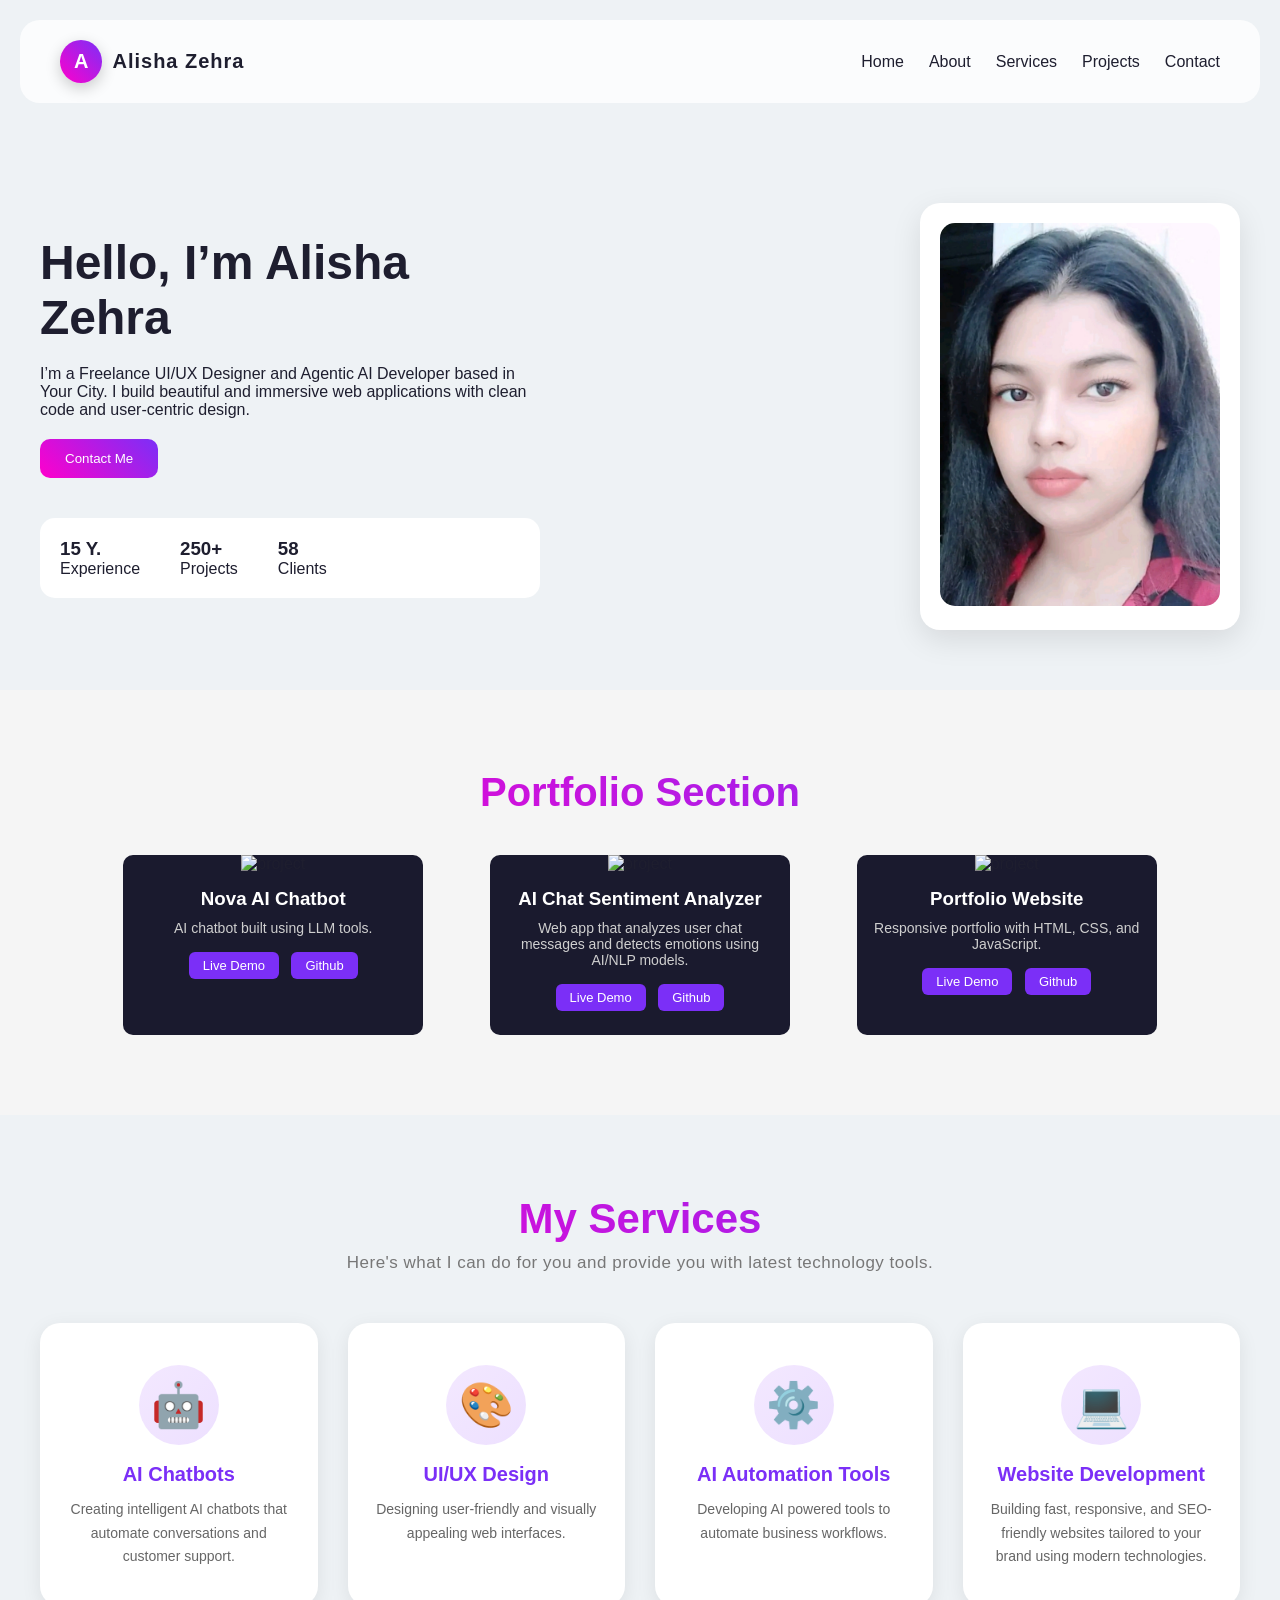
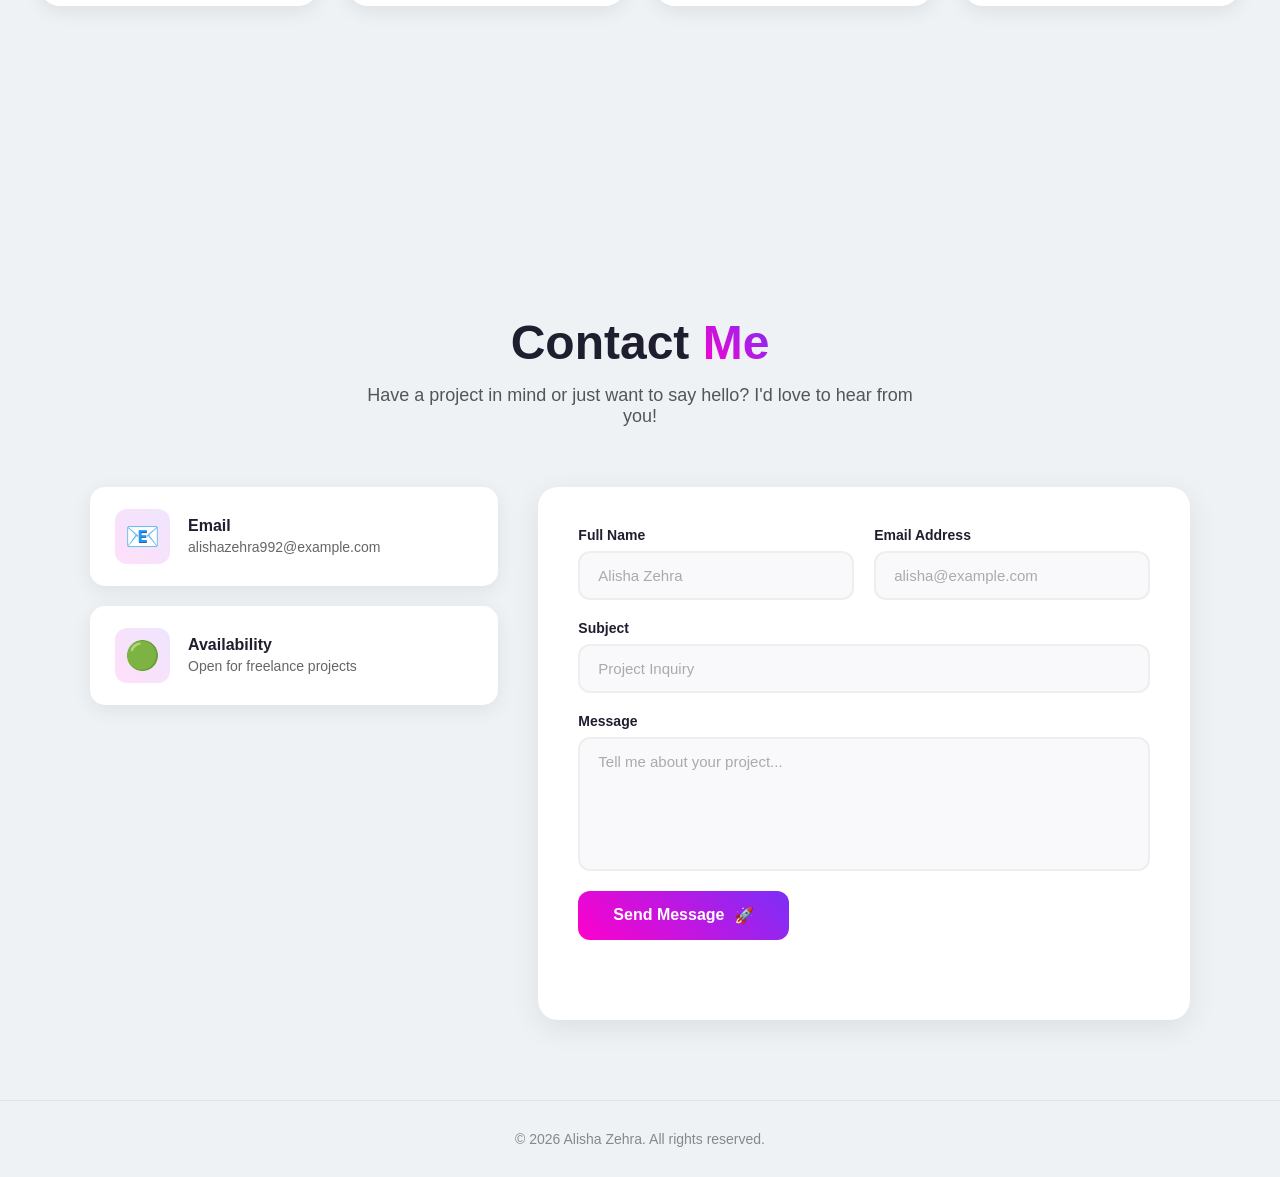
==== index.html @ 4a611285 "first commit" ====
<!DOCTYPE html>
<html lang="en">
<head>
  <meta charset="UTF-8">
  <meta name="viewport" content="width=device-width, initial-scale=1.0">
  <title>My Portfolio</title>
  <link rel="stylesheet" href="style.css">
   <link rel="stylesheet" href="services.css">
    <link rel="stylesheet" href="contact.css">
   
</head>
<body>

  <!-- NAVBAR -->
  <header class="navbar">
    <div class="logo">
     <div class="logo">
  <div class="logo-circle">A</div>
  <span class="logo-text">Alisha Zehra</span>
</div>
    </div>

    <button class="hamburger" id="hamburger">&#9776;</button>

    <ul class="nav-links" id="nav-links">
  
  <li><a href="#home">Home</a></li>
  <li><a href="about.html">About</a></li>
  <li><a href="services.html">Services</a></li>
  <li><a href="/portfolio.html">Projects</a></li>
  <li><a href="contact.html">Contact</a></li>
</ul>


  </header>

  <!-- HERO SECTION -->
  <section class="hero" id="home">
    <div class="hero-left">
     
      <h1>Hello, I’m <strong>Alisha Zehra</strong></h1>
      <p>
        I’m a Freelance UI/UX Designer and Agentic AI Developer based in Your City. 
        I build beautiful and immersive web applications with clean code and user-centric design.
      </p>
      <a href="contact.html"> <button class="primary-btn">Contact Me</button> </a>

      <div class="stats">
        <div><h3>15 Y.</h3><p>Experience</p></div>
        <div><h3>250+</h3><p>Projects</p></div>
        <div><h3>58</h3><p>Clients</p></div>
         
      </div>
    </div>

    <div class="hero-right">
      <div class="image-card">
        <img src="WhatsApp Image 2026-03-17 at 6.41.35 PM.jpeg" alt="profile">
      </div>
      
    </div>

</section> 

 <section id="portfolio">

<h1 class="portfolio-heading">Portfolio Section</h1>

<div class="portfolio-container">

  <div class="portfolio-card">
    <img src="https://tse1.mm.bing.net/th/id/OIP.V4rykO_TtuKs58vpUPwv8wHaEA?rs=1&pid=ImgDetMain&o=7&rm=3" alt="project">
    <h3>Nova AI Chatbot</h3>
    <p>AI chatbot built using LLM tools.</p>

    <div class="project-links">
      <a href="#" target="_blank">Live Demo</a>
      <a href="#" target="_blank">Github</a>
    </div>
  </div>

  <div class="portfolio-card">
    <img src="https://tse1.mm.bing.net/th/id/OIP.4MSkA_fQO5LimUuxgzWZgQAAAA?rs=1&pid=ImgDetMain&o=7&rm=3" alt="project">
    <h3>AI Chat Sentiment Analyzer</h3>
    <p>Web app that analyzes user chat messages and detects emotions using AI/NLP models.</p>

    <div class="project-links">
      <a href="https://text2data.com/Demo" target="_blank">Live Demo</a>
      <a href="" target="_blank">Github</a>
    </div>
  </div>

  <div class="portfolio-card">
    <img src="https://assets.website-files.com/5e8e816d43060db856099187/63b325e6dfaa8b1c6805c854_5-dark-mode-portfolio-webflow-theme-1.5x.png" alt="project">
    <h3>Portfolio Website</h3>
    <p>Responsive portfolio with HTML, CSS, and JavaScript.</p>

    <div class="project-links">
      <a href="#" target="_blank">Live Demo</a>
      <a href="https://github.com/alishazehra/my-latest-portfolio.git" target="_blank">Github</a>
    </div>
  </div>

</div>

</section>

    
  
    
    

  
<section class="services-section">
    <h1 class="services-heading">My Services</h1>
    <p class="services-subheading">Here's what I can do for you  and provide you with latest technology tools.</p>

    <div class="services-container">

      <!-- Card 1: AI Chatbots -->
      <div class="service-card">
        <div class="service-icon">🤖</div>
        <h3>AI Chatbots</h3>
        <p>Creating intelligent AI chatbots that automate conversations and customer support.</p>
      </div>

      <!-- Card 2: UI/UX Design -->
      <div class="service-card">
        <div class="service-icon">🎨</div>
        <h3>UI/UX Design</h3>
        <p>Designing user-friendly and visually appealing web interfaces.</p>
      </div>

      <!-- Card 3: AI Automation Tools -->
      <div class="service-card">
        <div class="service-icon">⚙️</div>
        <h3>AI Automation Tools</h3>
        <p>Developing AI powered tools to automate business workflows.</p>
      </div>

      <!-- Card 4: Website Development -->
      <div class="service-card">
        <div class="service-icon">💻</div>
        <h3>Website Development</h3>
        <p>Building fast, responsive, and SEO-friendly websites tailored to your brand using modern technologies.</p>
      </div>

    </div>
  </section>




  <!-- SCRIPT FOR HAMBURGER -->
  <script>
    const hamburger = document.getElementById('hamburger');
    const navLinks = document.getElementById('nav-links');

    hamburger.addEventListener('click', () => {
      navLinks.classList.toggle('show');
    });
  </script>


<section class="contact-hero">
    <h1>Contact <span class="gradient-text">Me</span></h1>
    <p>Have a project in mind or just want to say hello? I'd love to hear from you!</p>
  </section>

  <!-- CONTACT CONTENT -->
  <section class="contact-section">
    <div class="contact-wrapper">

      <!-- LEFT: Info Cards -->
      <div class="contact-info">
        <div class="info-card">
          <div class="info-icon">📧</div>
          <div>
            <h4>Email</h4>
            <p>alishazehra992@example.com</p>
          </div>
        </div>
        
        <div class="info-card">
          <div class="info-icon">🟢</div>
          <div>
            <h4>Availability</h4>
            <p>Open for freelance projects</p>
          </div>
        </div>

        <!-- Social Links -->
       
      </div>
       <!-- RIGHT: Contact Form -->
      <div class="contact-form-container">
        <form id="contactForm" class="contact-form">
          <div class="form-row">
            <div class="form-group">
              <label for="name">Full Name</label>
              <input type="text" id="name" placeholder="Alisha Zehra" required>
            </div>
            <div class="form-group">
              <label for="email">Email Address</label>
              <input type="email" id="email" placeholder="alisha@example.com" required>
            </div>
          </div>
          <div class="form-group">
            <label for="subject">Subject</label>
            <input type="text" id="subject" placeholder="Project Inquiry" required>
          </div>
          <div class="form-group">
            <label for="message">Message</label>
            <textarea id="message" rows="6" placeholder="Tell me about your project..." required></textarea>
          </div>
          <button type="submit" class="submit-btn">
            <span class="btn-text">Send Message</span>
            <span class="btn-icon">🚀</span>
          </button>
          <div id="formStatus" class="form-status"></div>
        </form>
      </div>

    </div>
  </section>
<!-- FOOTER -->
  <footer class="contact-footer">
    <p>&copy; 2026 Alisha Zehra. All rights reserved.</p>
  </footer>

  <script>
    // Hamburger menu
    const hamburgers = document.getElementById('hamburger');
    const navLink = document.getElementById('nav-links');
    hamburger.addEventListener('click', () => {
      navLinks.classList.toggle('show');
    });

    // Contact form submission
    const form = document.getElementById('contactForm');
    const formStatus = document.getElementById('formStatus');

    form.addEventListener('submit', function (e) {
      e.preventDefault();

      const name = document.getElementById('name').value.trim();
      const email = document.getElementById('email').value.trim();
      const message = document.getElementById('message').value.trim();

      if (!name || !email || !message) {
        formStatus.textContent = '⚠️ Please fill in all required fields.';
        formStatus.className = 'form-status error';
        return;
      }
      const btn = form.querySelector('.submit-btn');
      const btnText = btn.querySelector('.btn-text');
      const originalText = btnText.textContent;
      btn.disabled = true;
      btnText.textContent = 'Sending...';

      // Send data to Formspree (replace URL with your endpoint)
      fetch('https://formspree.io/f/mvzwvkne', {
        method: 'POST',
        headers: { 'Accept': 'application/json', 'Content-Type': 'application/json' },
        body: JSON.stringify({ name, email, message })
      })
        .then(response => {
          if (response.ok) {
            formStatus.textContent = '✅ Message sent successfully! I\'ll get back to you soon.';
            formStatus.className = 'form-status success';
            form.reset();
          } else {
            formStatus.textContent = '❌ Something went wrong. Please try again.';
            formStatus.className = 'form-status error';
          }
        })
        .catch(() => {
          formStatus.textContent = '❌ Network error. Please try again later.';
          formStatus.className = 'form-status error';
        })
        .finally(() => {
          btn.disabled = false;
          btnText.textContent = originalText;

          setTimeout(() => {
            formStatus.textContent = '';
            formStatus.className = 'form-status';
          }, 5000);
        });
    });
  </script>

</body>

</html>
---- style.css ----
/* RESET */
*{
  margin:0;
  padding:0;
  box-sizing:border-box;
  font-family: 'Segoe UI', sans-serif;
}

body{
  background:#eef2f5;
  color:#1e1e2f;
}

/* NAVBAR */
.navbar{
  display:flex;
  justify-content:space-between;
  align-items:center;
  padding:20px 40px;
  background:#ffffffcc;
  border-radius:20px;
  margin:20px;
  position:relative;
  z-index:1000;
}

.logo-circle{
  background:linear-gradient(45deg,#ff00cc,#7b2ff7);
  color:white;
  padding:8px 12px;
  border-radius:50%;
  margin-right:8px;
}

.nav-links{
  display:flex;
  list-style:none;
  gap:25px;
  align-items:center;
}

.nav-links li a{
  text-decoration:none;
  color:#1e1e2f;
}

.contact-btn{
  background:linear-gradient(45deg,#ff00cc,#7b2ff7);
  border:none;
  color:white;
  padding:10px 20px;
  border-radius:10px;
  cursor:pointer;
}

.hamburger{
  display:none;
  font-size:28px;
  background:none;
  border:none;
  cursor:pointer;
}

/* HERO */
.hero{
  display:flex;
  justify-content:space-between;
  align-items:center;
  padding:60px 40px;
  flex-wrap: wrap;
}

.hero-left{
  max-width:500px;
}

.tag{
  background:linear-gradient(45deg,#ff00cc,#7b2ff7);
  color:white;
  padding:8px 15px;
  border-radius:10px;
  font-size:14px;
}

.hero-left h1{
  font-size:48px;
  margin:20px 0;
}

.primary-btn{
  margin-top:20px;
  padding:12px 25px;
  background:linear-gradient(45deg,#ff00cc,#7b2ff7);
  border:none;
  color:white;
  border-radius:10px;
  cursor:pointer;
}

.stats{
  display:flex;
  gap:40px;
  margin-top:40px;
  background:white;
  padding:20px;
  border-radius:15px;
  flex-wrap: wrap;
}

.hero-right{
  margin-top:20px;
}

.image-card{
  background:white;
  padding:20px;
  border-radius:20px;
  box-shadow:0 10px 30px rgba(0,0,0,0.1);
}

.image-card img{
  width:280px;
  border-radius:15px;
}

/* ABOUT */
.about{
  padding:60px 40px;
  text-align:center;
}

.about-cards{
  display:flex;
  justify-content:center;
  gap:20px;
  margin-top:20px;
}

.about-cards .card{
  background:white;
  padding:20px;
  border-radius:15px;
  box-shadow:0 5px 15px rgba(0,0,0,0.1);
}

/* PORTFOLIO */
.portfolio{
  padding:60px 40px;
  text-align:center;
}

.portfolio-grid{
  display:grid;
  grid-template-columns:repeat(auto-fit,minmax(250px,1fr));
  gap:20px;
  margin-top:20px;
}

.portfolio-item img{
  width:100%;
  border-radius:15px;
  transition: transform 0.3s ease;
}

.portfolio-item img:hover{
  transform: scale(1.05);
}

/* CONTACT */
.contact{
  padding:60px 40px;
  text-align:center;
}

.contact form{
  display:flex;
  flex-direction:column;
  gap:15px;
  max-width:400px;
  margin:0 auto;
}

.contact input, .contact textarea{
  padding:12px;
  border-radius:10px;
  border:1px solid #ccc;
  font-size:1rem;
  resize:none;
}

.contact button{
  padding:12px;
  border:none;
  background:linear-gradient(45deg,#ff00cc,#7b2ff7);
  color:white;
  border-radius:10px;
  cursor:pointer;
  font-size:1rem;
}

/* ----------------- RESPONSIVE ----------------- */
@media (max-width:768px){
  .hamburger{
    display:block;
  }

  .nav-links{
    position:fixed;
    top:0;
    right:-300px;
    width:250px;
    height:100%;
    background:#ffffff;
    flex-direction:column;
    padding:60px 20px;
    gap:25px;
    transition: right 0.3s ease;
    box-shadow: -5px 0 20px rgba(0,0,0,0.1);
  }

  .nav-links.show{
    right:0;
  }

  .hero{
    flex-direction:column;
    align-items:center;
    text-align:center;
  }

  .hero-left{
    max-width:100%;
  }

  .hero-right{
    margin-top:30px;
  }

  .stats{
    justify-content:center;
  }
}


/* LOGO */
.logo {
  display: flex;
  align-items: center;
  font-weight: bold;
  font-size: 20px;
  cursor: pointer;
}

.logo-circle {
  background: linear-gradient(45deg, #ff00cc, #7b2ff7);
  color: white;
  padding: 10px 14px;
  border-radius: 50%;
  font-size: 20px;
  display: flex;
  align-items: center;
  justify-content: center;
  margin-right: 10px;
  box-shadow: 0 5px 15px rgba(0,0,0,0.2);
}

.logo-text {
  color: #1e1e2f;
  font-size: 20px;
  letter-spacing: 1px;
}

/* Mobile sidebar */
@media (max-width: 768px) {
  .nav-links{
    position: fixed;
    top: 0;
    right: -300px; /* hidden by default */
    width: 250px;
    height: 100%;
    background: #ffffff;
    flex-direction: column;
    padding: 60px 20px;
    gap: 25px;
    transition: right 0.3s ease;
    box-shadow: -5px 0 20px rgba(0,0,0,0.1);
    z-index: 1000;
  }

  .nav-links.show{
    right: 0; /* visible when toggled */
  }

  .hamburger{
    display: block;
    font-size: 28px;
    background: none;
    border: none;
    cursor: pointer;
    z-index: 1100;
  }
}



/* PORTFOLIO SECTION */

.portfolio-section{
  padding:80px 40px;
  background: linear-gradient(45deg,#ff00cc,#7b2ff7);;
  color:blue;
}

.portfolio-header{
  text-align:center;
  margin-bottom:50px;
}

.portfolio-header h2{
  font-size:40px;
  margin-bottom:10px;
}

.portfolio-header p{
  font-size:16px;
  color:#ddd;
}

/* GRID */
.portfolio-grid{
  display:grid;
  grid-template-columns: repeat(auto-fit, minmax(280px,1fr));
  gap:30px;
}

/* PROJECT CARD */
.project-card{
  background: rgba(255,255,255,0.1);
  border-radius:15px;
  overflow:hidden;
  transition: transform 0.3s, background 0.3s;
}

.project-card:hover{
  transform: translateY(-10px);
  background: palevioletred
}

.project-card img{
  width:100%;
  height:200px;
  object-fit:cover;
}

.project-info{
  padding:15px;
}

.project-info h3{
  margin-bottom:8px;
  font-size:20px;
}

.project-info p{
  font-size:14px;
  color:#eee;
}

.project-buttons{
  margin-top:10px;
}

.project-buttons a{
  text-decoration:none;
  padding:8px 15px;
  margin-right:10px;
  border-radius:8px;
  font-size:14px;
  background: linear-gradient(45deg, #ff00cc, #7b2ff7);
  color:white;
  transition: opacity 0.3s;
}

.project-buttons a:hover{
  opacity:0.8;
}

/* RESPONSIVE */
@media(max-width:768px){
  .portfolio-section{
    padding:60px 20px;
  }
}








.portfolio{
padding:80px 8%;
background:whitesmoke;
}

.portfolio-title{
text-align:center;
font-size:38px;
color:whitesmoke;
margin-bottom:50px;
}

.portfolio-grid{
display:grid;
grid-template-columns:repeat(auto-fit,minmax(280px,1fr));
gap:30px;
}

.project-card{
background:black;
border-radius:12px;
overflow:hidden;
transition:0.3s;
box-shadow:0 5px 20px rgba(0,0,0,0.4);
}

.project-card:hover{
transform:translateY(-8px);
box-shadow:0 10px 35px rgba(0,0,0,0.6);
}

.project-card img{
width:100%;
height:200px;
object-fit:cover;
}

.project-content{
padding:20px;
}

.project-content h3{
color:whitesmoke;
margin-bottom:10px;
}

.project-content p{
color:whitesmoke;
font-size:14px;
margin-bottom:15px;
}

.project-links a{
text-decoration:none;
background:#7b2ff7;
color:whitesmoke;
padding:7px 16px;
border-radius:6px;
margin-right:10px;
font-size:13px;
transition:0.3s;
}

.project-links a:hover{
background:red;
}


.portfolio-heading{
text-align:center;
font-size:42px;
font-weight:bold;

 background: linear-gradient(45deg,#ff00cc,#7b2ff7);
  -webkit-background-clip: text;
  background-clip: text;
  -webkit-text-fill-color: transparent;

}

/* @keyframes glow{
from{
text-shadow:0 0 5px #7b2ff7, 0 0 10px #7b2ff7;
}
to{
text-shadow:0 0 15px #c471f5, 0 0 25px #c471f5;
}
} */

@keyframes glow{
from{
text-shadow:0 0 5px pink, 0 0 10px palevioletred;
}
to{
text-shadow:0 0 15px #c471f5, 0 0 25px #c471f5;
}
}




#portfolio{
padding:80px 8%;
background:whitesmoke;
text-align:center; /* center heading and text */
}

.portfolio-heading{
text-align:center;
font-size:40px;
font-weight:bold;
color:#7b2ff7;
margin-bottom:40px;
}

.portfolio-container{
display:grid;
grid-template-columns:repeat(auto-fit,minmax(250px,1fr));
gap:25px;
justify-items:center; /* centers cards horizontally */
}

.portfolio-card{
background:#1a1a2e;
border-radius:10px;
overflow:hidden;
text-align:center;
padding-bottom:20px;
transition:0.3s;
max-width:300px; /* keeps cards centered and neat */
width:100%;
}

.portfolio-card:hover{
transform:translateY(-8px);
box-shadow:0 10px 30px rgba(0,0,0,0.5);
}

.portfolio-card img{
width:100%;
height:180px;
object-fit:cover;
}

.portfolio-card h3{
color:white;
margin:15px 0 10px 0;
}

.portfolio-card p{
color:#cfcfcf;
font-size:14px;
padding:0 15px;
}



.project-links{
margin-top:12px;
}

.project-links a{
text-decoration:none;
background:#7b2ff7;
color:white;
padding:6px 14px;
border-radius:6px;
font-size:13px;
margin:4px;
display:inline-block;
transition:0.3s;
}

.project-links a:hover{
background:#9b4dff;
}
---- services.css ----
/* SERVICES SECTION */
.services-section {
  padding: 80px 40px;
  text-align: center;
  background: #eef2f5;
  min-height: 80vh;
}

.services-heading {
  font-size: 42px;
  font-weight: bold;
  background: linear-gradient(45deg, #ff00cc, #7b2ff7);
  -webkit-background-clip: text;
  background-clip: text;
  -webkit-text-fill-color: transparent;
  margin-bottom: 10px;
}

.services-subheading {
  font-size: 17px;
  color: #777;
  margin-bottom: 50px;
  letter-spacing: 0.5px;
}

.services-container {
  display: grid;
  grid-template-columns: repeat(4, 1fr);
  gap: 30px;
  max-width: 1200px;
  margin: 0 auto;
}

/* SERVICE CARD */
.service-card {
  background: white;
  border-radius: 20px;
  padding: 40px 25px 35px;
  width: 100%;
  box-shadow: 0 5px 20px rgba(0, 0, 0, 0.08);
  transition: transform 0.3s ease, box-shadow 0.3s ease, border 0.3s ease;
  cursor: default;
  border: 2px solid transparent;
  position: relative;
  overflow: hidden;
}

.service-card::before {
  content: '';
  position: absolute;
  top: 0;
  left: 0;
  width: 100%;
  height: 4px;
  background: linear-gradient(45deg, #ff00cc, #7b2ff7);
  opacity: 0;
  transition: opacity 0.3s ease;
}

.service-card:hover {
  transform: translateY(-10px);
  box-shadow: 0 15px 40px rgba(123, 47, 247, 0.2);
  border-color: rgba(123, 47, 247, 0.15);
}

.service-card:hover::before {
  opacity: 1;
}

.service-icon {
  font-size: 44px;
  margin-bottom: 18px;
  display: inline-block;
  background: linear-gradient(135deg, #f3e8ff, #ede0ff);
  width: 80px;
  height: 80px;
  line-height: 80px;
  border-radius: 50%;
  text-align: center;
}

.service-card h3 {
  font-size: 20px;
  color: #7b2ff7;
  margin-bottom: 12px;
  font-weight: 700;
}

.service-card p {
  font-size: 14px;
  color: #666;
  line-height: 1.7;
}

/* Active nav link */
.nav-links li a.active {
  color: #7b2ff7;
  font-weight: bold;
}

/* RESPONSIVE - TABLET */
@media (max-width: 1024px) {
  .services-container {
    grid-template-columns: repeat(2, 1fr);
  }
}

/* RESPONSIVE - MOBILE */
@media (max-width: 768px) {
  .services-section {
    padding: 60px 20px;
  }

  .services-heading {
    font-size: 32px;
  }

  .services-container {
    grid-template-columns: 1fr;
  }
}
---- contact.css ----
/* ACTIVE NAV LINK */
.active-link {
  background: linear-gradient(45deg, #ff00cc, #7b2ff7);
  -webkit-background-clip: text;
  background-clip: text;
  -webkit-text-fill-color: transparent;
  font-weight: bold;
}

/* GRADIENT TEXT */
.gradient-text {
  background: linear-gradient(45deg, #ff00cc, #7b2ff7);
  -webkit-background-clip: text;
  background-clip: text;
  -webkit-text-fill-color: transparent;
}

/* CONTACT HERO */
.contact-hero {
  text-align: center;
  padding: 80px 40px 40px;
}

.contact-hero h1 {
  font-size: 48px;
  margin-bottom: 15px;
  color: #1e1e2f;
}

.contact-hero p {
  font-size: 18px;
  color: #555;
  max-width: 550px;
  margin: 0 auto;
}

/* CONTACT SECTION */
.contact-section {
  padding: 20px 40px 80px;
}

.contact-wrapper {
  display: flex;
  gap: 40px;
  max-width: 1100px;
  margin: 0 auto;
  align-items: flex-start;
}

/* LEFT: INFO */
.contact-info {
  flex: 1;
  display: flex;
  flex-direction: column;
  gap: 20px;
  min-width: 280px;
}

.info-card {
  display: flex;
  align-items: center;
  gap: 18px;
  background: #fff;
  padding: 22px 25px;
  border-radius: 15px;
  box-shadow: 0 5px 20px rgba(0, 0, 0, 0.07);
  transition: transform 0.3s ease, box-shadow 0.3s ease;
  cursor: default;
}

.info-card:hover {
  transform: translateY(-5px);
  box-shadow: 0 10px 30px rgba(123, 47, 247, 0.15);
}

.info-icon {
  font-size: 28px;
  background: linear-gradient(45deg, #ff00cc20, #7b2ff720);
  width: 55px;
  height: 55px;
  display: flex;
  align-items: center;
  justify-content: center;
  border-radius: 12px;
  flex-shrink: 0;
}

.info-card h4 {
  font-size: 16px;
  color: #1e1e2f;
  margin-bottom: 4px;
}

.info-card p {
  font-size: 14px;
  color: #666;
}

/* SOCIAL LINKS */
.social-links {
  display: flex;
  gap: 15px;
  margin-top: 10px;
}

.social-btn {
  width: 48px;
  height: 48px;
  display: flex;
  align-items: center;
  justify-content: center;
  background: #fff;
  border-radius: 12px;
  color: #1e1e2f;
  box-shadow: 0 4px 15px rgba(0, 0, 0, 0.07);
  transition: all 0.3s ease;
  text-decoration: none;
}

.social-btn:hover {
  background: linear-gradient(45deg, #ff00cc, #7b2ff7);
  color: #fff;
  transform: translateY(-4px);
  box-shadow: 0 8px 25px rgba(123, 47, 247, 0.3);
}

/* RIGHT: FORM */
.contact-form-container {
  flex: 1.4;
  background: #fff;
  padding: 40px;
  border-radius: 20px;
  box-shadow: 0 8px 30px rgba(0, 0, 0, 0.08);
}

.contact-form {
  display: flex;
  flex-direction: column;
  gap: 20px;
}

.form-row {
  display: flex;
  gap: 20px;
}

.form-group {
  display: flex;
  flex-direction: column;
  gap: 8px;
  flex: 1;
}

.form-group label {
  font-size: 14px;
  font-weight: 600;
  color: #1e1e2f;
}

.form-group input,
.form-group textarea {
  padding: 14px 18px;
  border: 2px solid #eee;
  border-radius: 12px;
  font-size: 15px;
  font-family: 'Segoe UI', sans-serif;
  color: #1e1e2f;
  background: #f9f9fb;
  outline: none;
  resize: none;
  transition: border-color 0.3s ease, box-shadow 0.3s ease, background 0.3s ease;
}

.form-group input:focus,
.form-group textarea:focus {
  border-color: #7b2ff7;
  box-shadow: 0 0 0 4px rgba(123, 47, 247, 0.1);
  background: #fff;
}

.form-group input:hover,
.form-group textarea:hover {
  border-color: #cba6ff;
}

.form-group input::placeholder,
.form-group textarea::placeholder {
  color: #aaa;
}

/* SUBMIT BUTTON */
.submit-btn {
  display: inline-flex;
  align-items: center;
  justify-content: center;
  gap: 10px;
  padding: 15px 35px;
  background: linear-gradient(45deg, #ff00cc, #7b2ff7);
  color: #fff;
  border: none;
  border-radius: 12px;
  font-size: 16px;
  font-weight: 600;
  cursor: pointer;
  transition: transform 0.3s ease, box-shadow 0.3s ease, opacity 0.3s ease;
  align-self: flex-start;
}

.submit-btn:hover {
  transform: translateY(-3px);
  box-shadow: 0 10px 30px rgba(123, 47, 247, 0.35);
}

.submit-btn:active {
  transform: translateY(0);
}

.btn-icon {
  transition: transform 0.3s ease;
}

.submit-btn:hover .btn-icon {
  transform: translateX(4px);
}

/* FORM STATUS */
.form-status {
  font-size: 14px;
  font-weight: 600;
  min-height: 20px;
  transition: opacity 0.3s ease;
}

.form-status.success {
  color: #22c55e;
}

.form-status.error {
  color: #ef4444;
}

/* FOOTER */
.contact-footer {
  text-align: center;
  padding: 30px 20px;
  color: #888;
  font-size: 14px;
  border-top: 1px solid #e5e5e5;
}

/* ========== RESPONSIVE ========== */

/* Tablet */
@media (max-width: 900px) {
  .contact-wrapper {
    flex-direction: column;
  }

  .contact-info {
    flex-direction: row;
    flex-wrap: wrap;
    gap: 15px;
  }

  .info-card {
    flex: 1 1 calc(50% - 10px);
    min-width: 220px;
  }

  .social-links {
    width: 100%;
    justify-content: center;
  }

  .contact-form-container {
    width: 100%;
  }
}

/* Mobile */
@media (max-width: 600px) {
  .contact-hero {
    padding: 60px 20px 30px;
  }

  .contact-hero h1 {
    font-size: 34px;
  }

  .contact-hero p {
    font-size: 15px;
  }

  .contact-section {
    padding: 10px 15px 60px;
  }

  .contact-info {
    flex-direction: column;
  }

  .info-card {
    flex: 1 1 100%;
  }

  .form-row {
    flex-direction: column;
    gap: 20px;
  }

  .contact-form-container {
    padding: 25px 20px;
  }

  .submit-btn {
    width: 100%;
    justify-content: center;
  }
}
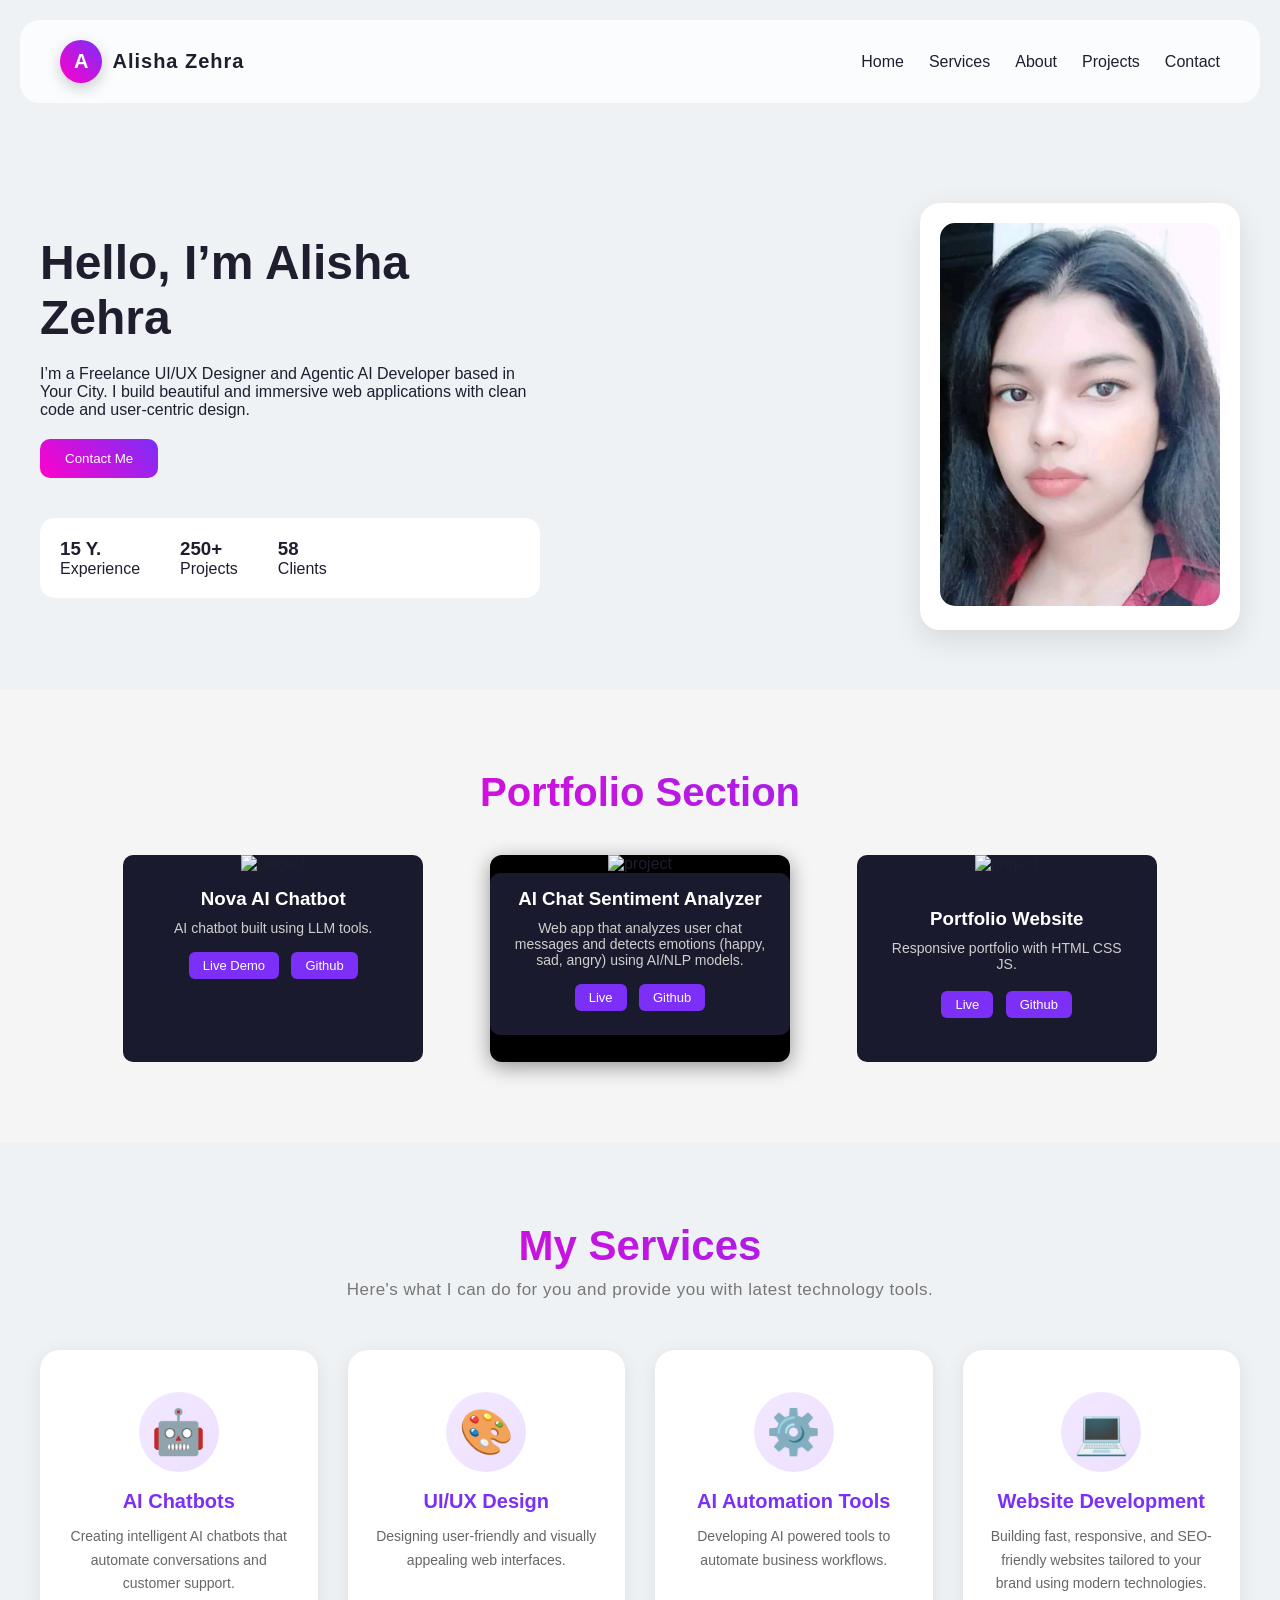
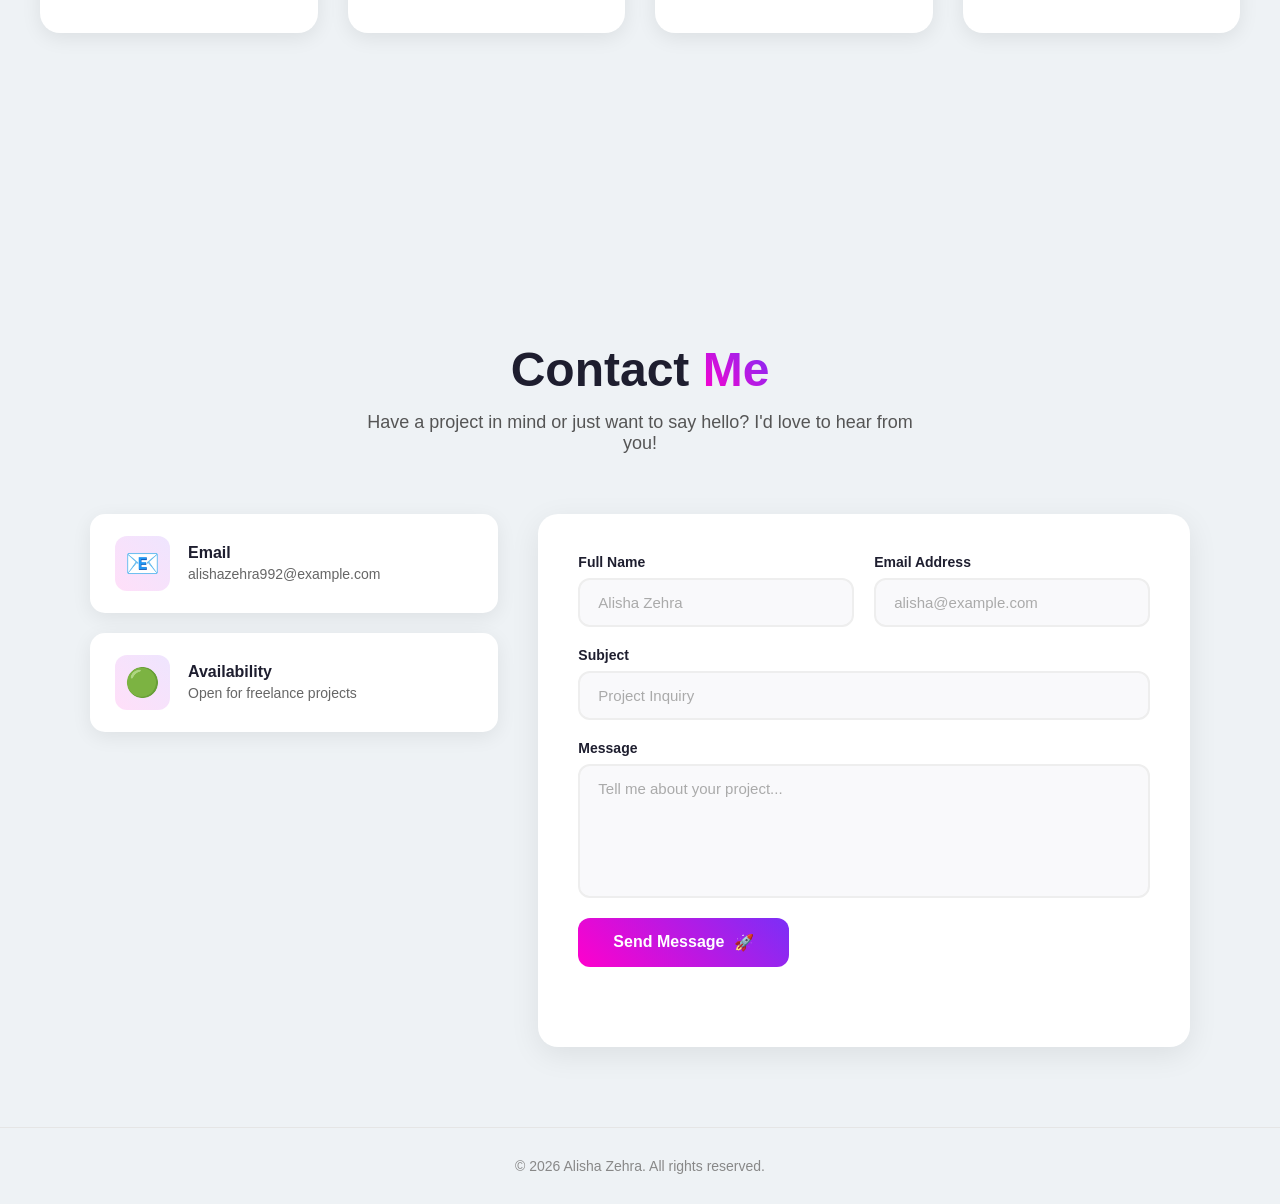
==== commit 3b1ff3f2: "updated portfolio" ====
--- a/index.html
+++ b/index.html
@@ -20,14 +20,15 @@
 </div>
     </div>
 
-    <button class="hamburger" id="hamburger">&#9776;</button>
+  <button class="hamburger" id="hamburger">&#9776;</button>
 
     <ul class="nav-links" id="nav-links">
   
-  <li><a href="#home">Home</a></li>
+  <li><a href="index.html">Home</a></li>
+  
+  <li><a href="services.html">Services</a></li>
   <li><a href="about.html">About</a></li>
-  <li><a href="services.html">Services</a></li>
-  <li><a href="/portfolio.html">Projects</a></li>
+  <li><a href="portfolio.html">Projects</a></li>
   <li><a href="contact.html">Contact</a></li>
 </ul>
 
@@ -74,34 +75,46 @@
     <p>AI chatbot built using LLM tools.</p>
 
     <div class="project-links">
-      <a href="#" target="_blank">Live Demo</a>
-      <a href="#" target="_blank">Github</a>
+      <a href="https://chat.novaapp.ai/" target="_blank">Live Demo</a>
+      <a href="https://github.com/alishazehra/AI-CHATBOT.git" target="_blank">Github</a>
     </div>
   </div>
 
-  <div class="portfolio-card">
-    <img src="https://tse1.mm.bing.net/th/id/OIP.4MSkA_fQO5LimUuxgzWZgQAAAA?rs=1&pid=ImgDetMain&o=7&rm=3" alt="project">
-    <h3>AI Chat Sentiment Analyzer</h3>
-    <p>Web app that analyzes user chat messages and detects emotions using AI/NLP models.</p>
-
-    <div class="project-links">
-      <a href="https://text2data.com/Demo" target="_blank">Live Demo</a>
-      <a href="" target="_blank">Github</a>
-    </div>
-  </div>
-
-  <div class="portfolio-card">
-    <img src="https://assets.website-files.com/5e8e816d43060db856099187/63b325e6dfaa8b1c6805c854_5-dark-mode-portfolio-webflow-theme-1.5x.png" alt="project">
-    <h3>Portfolio Website</h3>
-    <p>Responsive portfolio with HTML, CSS, and JavaScript.</p>
-
-    <div class="project-links">
-      <a href="#" target="_blank">Live Demo</a>
-      <a href="https://github.com/alishazehra/my-latest-portfolio.git" target="_blank">Github</a>
-    </div>
-  </div>
-
+        
+     
+  
+  
+  
+
+ 
+<div class="project-card">
+      <img src="https://tse1.mm.bing.net/th/id/OIP.4MSkA_fQO5LimUuxgzWZgQAAAA?rs=1&pid=ImgDetMain&o=7&rm=3" alt="project">
+      <div class="portfolio-card">
+        <h3>AI Chat Sentiment Analyzer</h3>
+        <p>Web app that analyzes user chat messages and detects emotions (happy, sad, angry) using AI/NLP models.</p>
+
+        <div class="project-links">
+          <a href="https://text2data.com/Demo">Live</a>
+          <a href="https://github.com/alishazehra/AI-Chat-Sentiment-Analyzer.git">Github</a>
+        </div>
+      </div>
+    </div>
+
+    <div class="portfolio-card">
+      <img src="https://assets.website-files.com/5e8e816d43060db856099187/63b325e6dfaa8b1c6805c854_5-dark-mode-portfolio-webflow-theme-1.5x.png" alt="project">
+      <div class="project-content">
+        <h3>Portfolio Website</h3>
+        <p>Responsive portfolio with HTML CSS JS.</p>
+
+        <div class="project-links">
+          <a href="https://tinyurl.com/syeda-portfolio">Live</a>
+          <a href="https://github.com/alishazehra/my-latest-portfolio.git">Github</a>
+        </div>
+      </div>
+    </div>
 </div>
+
+
 
 </section>
 
@@ -151,15 +164,6 @@
 
 
 
-  <!-- SCRIPT FOR HAMBURGER -->
-  <script>
-    const hamburger = document.getElementById('hamburger');
-    const navLinks = document.getElementById('nav-links');
-
-    hamburger.addEventListener('click', () => {
-      navLinks.classList.toggle('show');
-    });
-  </script>
 
 
 <section class="contact-hero">
@@ -228,13 +232,31 @@
     <p>&copy; 2026 Alisha Zehra. All rights reserved.</p>
   </footer>
 
+  <!-- Overlay for click-outside close -->
+  <div class="sidebar-overlay" id="sidebarOverlay"></div>
+
   <script>
-    // Hamburger menu
-    const hamburgers = document.getElementById('hamburger');
-    const navLink = document.getElementById('nav-links');
+    // Hamburger sidebar toggle
+    const hamburger = document.getElementById('hamburger');
+    const navLinks = document.getElementById('nav-links');
+    const overlay = document.getElementById('sidebarOverlay');
+
+    function openSidebar() {
+      navLinks.classList.add('show');
+      overlay.classList.add('active');
+      hamburger.classList.add('active');
+      hamburger.innerHTML = '<span class="close-icon">&times;</span>';
+    }
+    function closeSidebar() {
+      navLinks.classList.remove('show');
+      overlay.classList.remove('active');
+      hamburger.classList.remove('active');
+      hamburger.innerHTML = '&#9776;';
+    }
     hamburger.addEventListener('click', () => {
-      navLinks.classList.toggle('show');
+      navLinks.classList.contains('show') ? closeSidebar() : openSidebar();
     });
+    overlay.addEventListener('click', closeSidebar);
 
     // Contact form submission
     const form = document.getElementById('contactForm');
--- a/style.css
+++ b/style.css
@@ -275,20 +275,32 @@
   .nav-links{
     position: fixed;
     top: 0;
-    right: -300px; /* hidden by default */
-    width: 250px;
+    right: -300px;
+    width: 260px;
     height: 100%;
     background: #ffffff;
     flex-direction: column;
-    padding: 60px 20px;
-    gap: 25px;
+    padding: 80px 30px 30px;
+    gap: 8px;
     transition: right 0.3s ease;
     box-shadow: -5px 0 20px rgba(0,0,0,0.1);
     z-index: 1000;
   }
 
   .nav-links.show{
-    right: 0; /* visible when toggled */
+    right: 0;
+  }
+
+  .nav-links li a{
+    font-size: 16px;
+    padding: 12px 0;
+    display: block;
+    border-bottom: 1px solid #f0f0f0;
+    color: #1e1e2f;
+  }
+
+  .nav-links li a:hover{
+    color: #7b2ff7;
   }
 
   .hamburger{
@@ -298,6 +310,40 @@
     border: none;
     cursor: pointer;
     z-index: 1100;
+    color: #1e1e2f;
+    transition: transform 0.3s ease;
+  }
+
+  .hamburger.active{
+    transform: rotate(90deg);
+  }
+
+  .hamburger .close-icon{
+    display: inline-flex;
+    align-items: center;
+    justify-content: center;
+    width: 36px;
+    height: 36px;
+    background: linear-gradient(45deg, #ff00cc, #7b2ff7);
+    border-radius: 6px;
+    color: white;
+    font-size: 22px;
+    font-weight: bold;
+  }
+
+  .sidebar-overlay{
+    display: none;
+    position: fixed;
+    top: 0;
+    left: 0;
+    width: 100%;
+    height: 100%;
+    background: rgba(0,0,0,0.4);
+    z-index: 999;
+  }
+
+  .sidebar-overlay.active{
+    display: block;
   }
 }
 
@@ -574,4 +620,8 @@
 
 .project-links a:hover{
 background:#9b4dff;
-}+}
+
+
+
+    
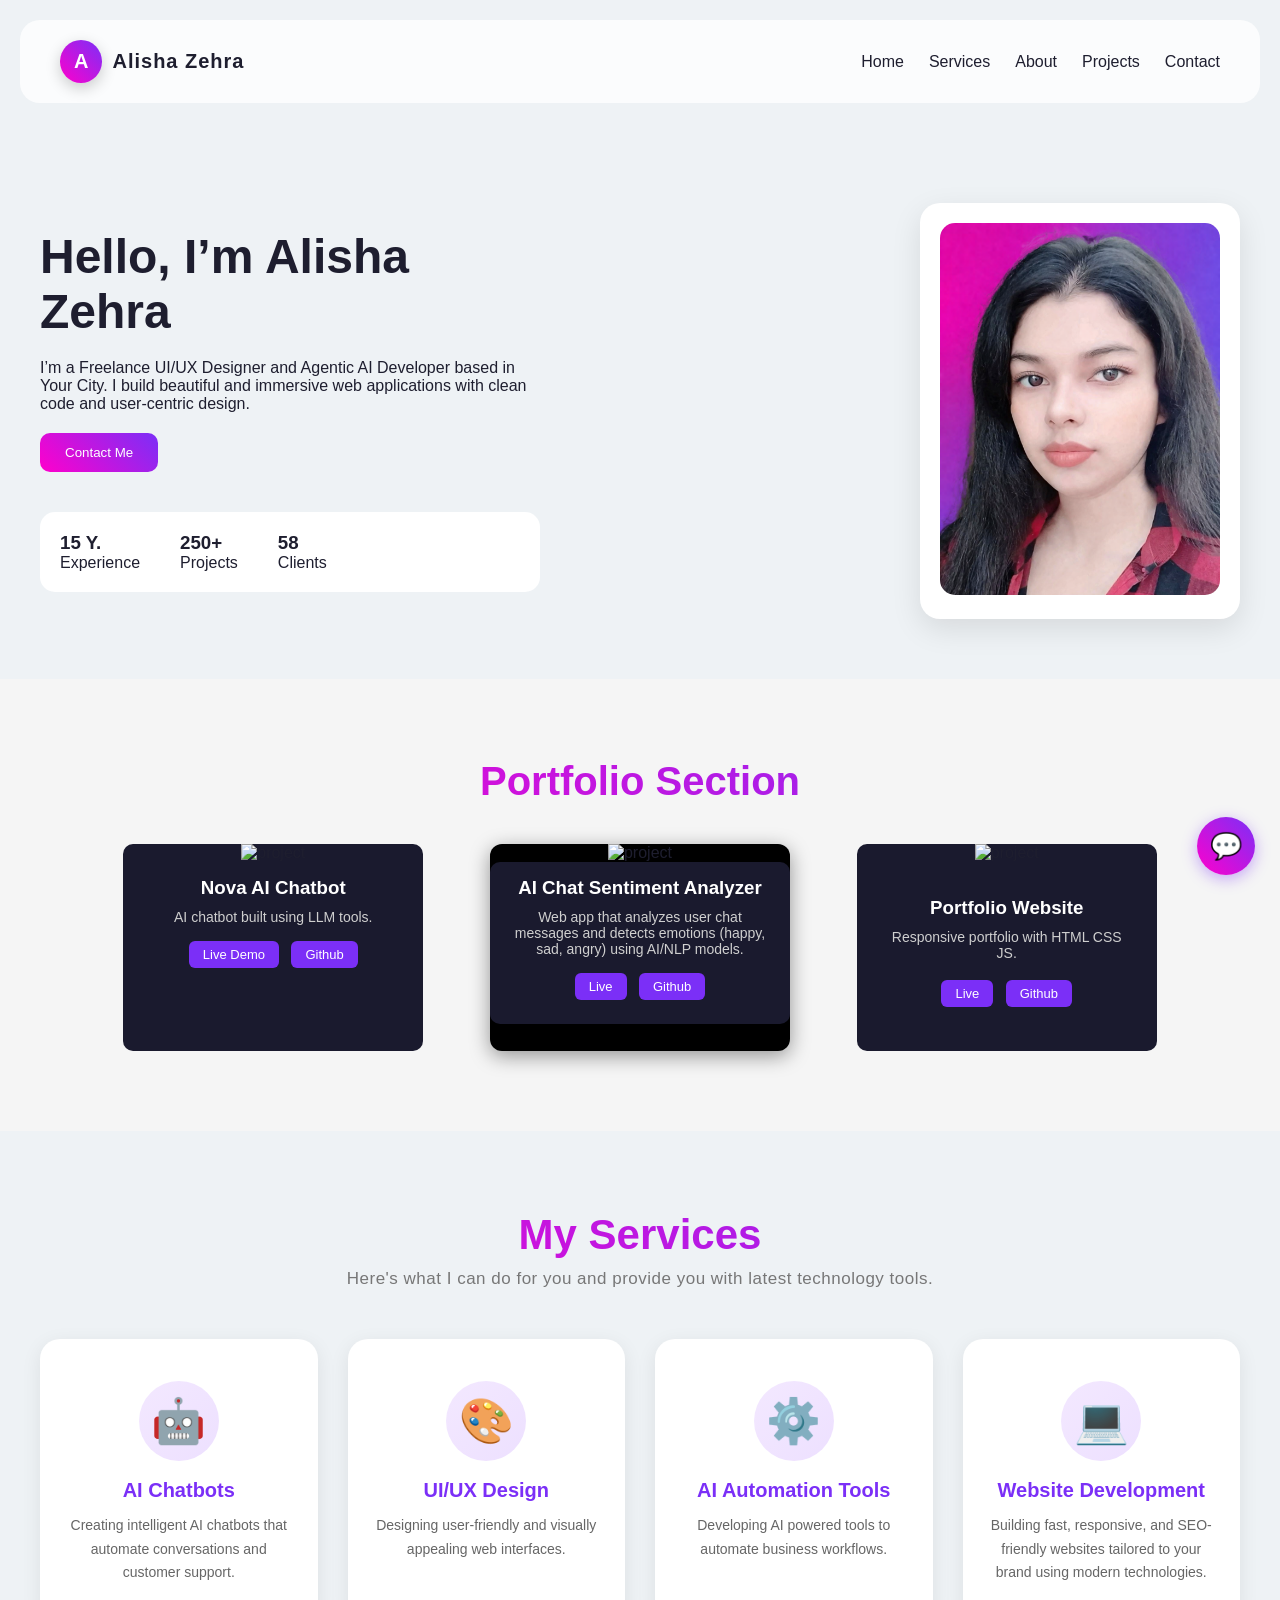
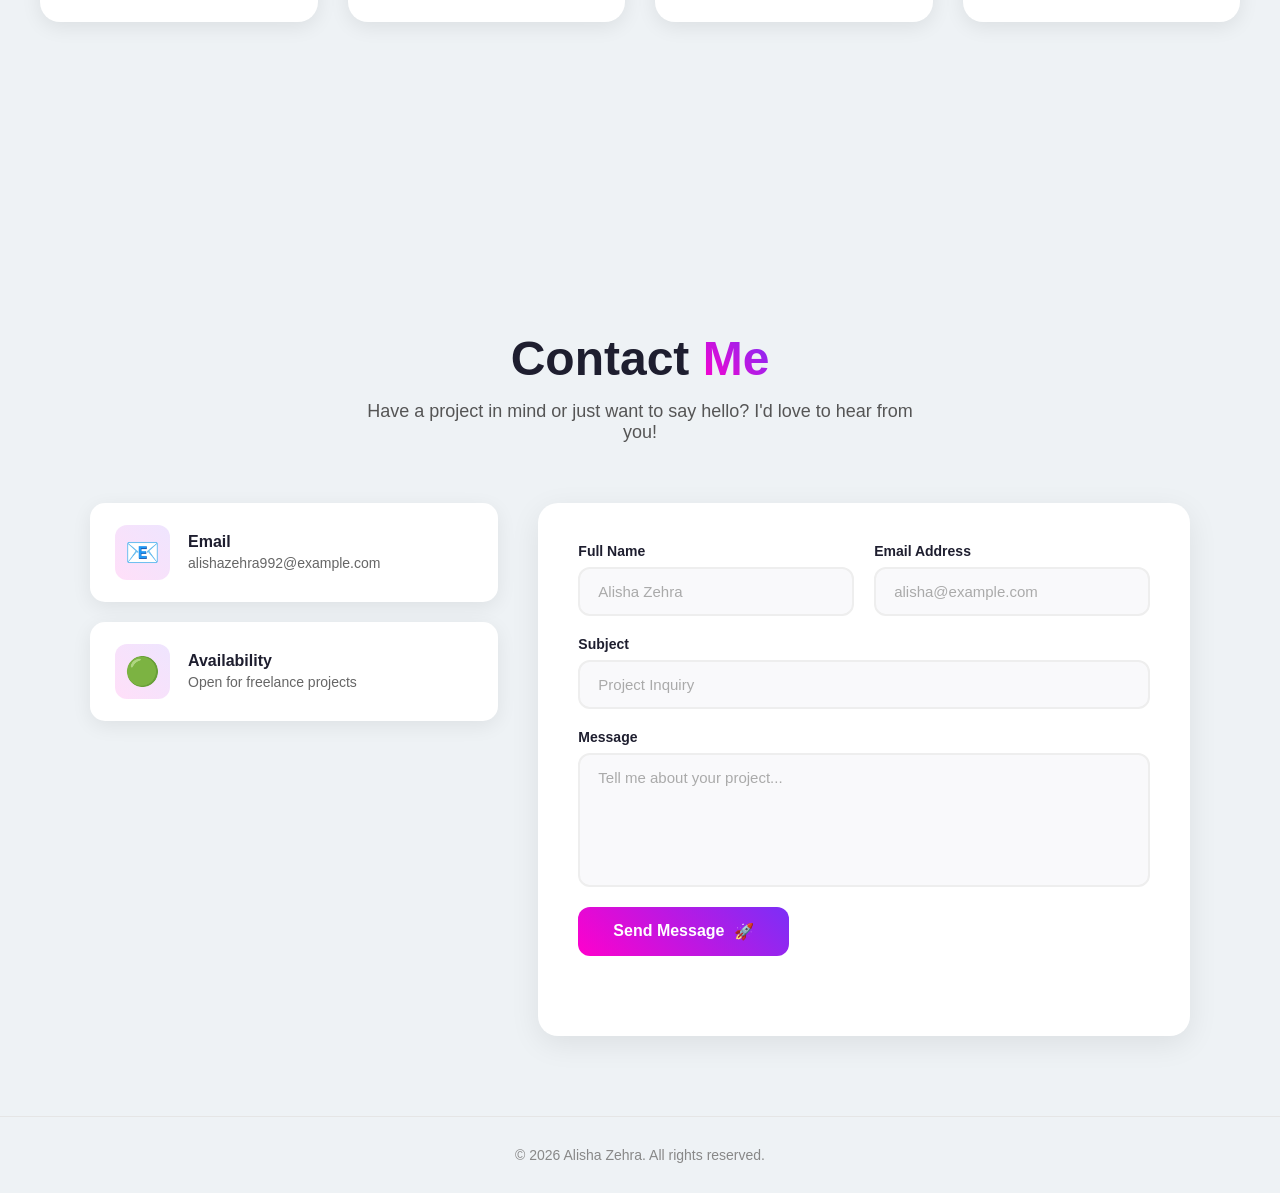
==== commit 42326993: "chatbot added" ====
--- a/index.html
+++ b/index.html
@@ -56,7 +56,7 @@
 
     <div class="hero-right">
       <div class="image-card">
-        <img src="WhatsApp Image 2026-03-17 at 6.41.35 PM.jpeg" alt="profile">
+        <img src="ChatGPT Image Mar 20, 2026, 01_48_53 AM.png" alt="profile">
       </div>
       
     </div>
@@ -312,6 +312,317 @@
     });
   </script>
 
+
+
+<!-- CHATBOT BUTTON -->
+<div class="chatbot-button" id="chatbotButton">💬</div>
+
+<!-- CHATBOT BOX -->
+<div class="chatbot-container" id="chatbot">
+  <div class="chat-header">
+    <span>AI Assistant</span>
+    <span class="chat-close-btn" id="closeChat">&times;</span>
+  </div>
+
+  <div class="chat-body" id="chatBox">
+    <div class="chat-welcome">Hi there! Ask anything about me?</div>
+  </div>
+
+  <div class="chat-footer">
+    <input type="text" id="userInput" placeholder="Type a message..." />
+    <button id="chatSendBtn">Send</button>
+  </div>
+</div>
+
+<style>
+/* CHATBOT BUTTON */
+.chatbot-button{
+  position:fixed;
+  bottom:25px;
+  right:25px;
+  width:58px;
+  height:58px;
+  background:linear-gradient(45deg, #ff00cc, #7b2ff7);
+  color:white;
+  border-radius:50%;
+  cursor:pointer;
+  font-size:26px;
+  z-index:1001;
+  display:flex;
+  align-items:center;
+  justify-content:center;
+  box-shadow:0 4px 15px rgba(123,47,247,0.4);
+  transition: transform 0.3s ease, box-shadow 0.3s ease;
+  animation: chatBounce 2s infinite;
+}
+
+.chatbot-button:hover{
+  transform:scale(1.1);
+  box-shadow:0 6px 25px rgba(123,47,247,0.5);
+}
+
+@keyframes chatBounce{
+  0%, 100%{ transform:translateY(0); }
+  50%{ transform:translateY(-8px); }
+}
+
+.chatbot-button:hover{
+  animation:none;
+  transform:scale(1.1);
+}
+
+/* CHATBOT CONTAINER */
+.chatbot-container{
+  position:fixed;
+  bottom:95px;
+  right:25px;
+  width:350px;
+  max-height:480px;
+  background:white;
+  border-radius:16px;
+  box-shadow:0 10px 40px rgba(0,0,0,0.15);
+  display:flex;
+  flex-direction:column;
+  overflow:hidden;
+  z-index:1001;
+  opacity:0;
+  transform:translateY(20px) scale(0.95);
+  pointer-events:none;
+  transition: opacity 0.3s ease, transform 0.3s ease;
+}
+
+.chatbot-container.open{
+  opacity:1;
+  transform:translateY(0) scale(1);
+  pointer-events:auto;
+  animation: chatPopIn 0.4s ease;
+}
+
+.chatbot-container.closing{
+  opacity:0;
+  transform:translateY(20px) scale(0.95);
+  pointer-events:none;
+}
+
+@keyframes chatPopIn{
+  0%{ opacity:0; transform:translateY(30px) scale(0.9); }
+  50%{ transform:translateY(-5px) scale(1.02); }
+  100%{ opacity:1; transform:translateY(0) scale(1); }
+}
+
+/* HEADER */
+.chat-header{
+  background:linear-gradient(45deg, #ff00cc, #7b2ff7);
+  color:white;
+  padding:14px 16px;
+  display:flex;
+  justify-content:space-between;
+  align-items:center;
+  font-weight:bold;
+  font-size:15px;
+}
+
+.chat-close-btn{
+  width:28px;
+  height:28px;
+  display:flex;
+  align-items:center;
+  justify-content:center;
+  background:rgba(255,255,255,0.2);
+  border-radius:6px;
+  cursor:pointer;
+  font-size:18px;
+  transition: background 0.2s ease, transform 0.2s ease;
+}
+
+.chat-close-btn:hover{
+  background:rgba(255,255,255,0.35);
+  transform:scale(1.1);
+}
+
+/* BODY */
+.chat-body{
+  padding:14px;
+  height:280px;
+  overflow-y:auto;
+  font-size:14px;
+  display:flex;
+  flex-direction:column;
+  gap:10px;
+}
+
+.chat-body::-webkit-scrollbar{
+  width:4px;
+}
+.chat-body::-webkit-scrollbar-thumb{
+  background:#ccc;
+  border-radius:4px;
+}
+
+.chat-welcome{
+  background:#f3f0ff;
+  color:#7b2ff7;
+  padding:10px 14px;
+  border-radius:12px;
+  font-size:13px;
+  align-self:flex-start;
+}
+
+.chat-msg{
+  padding:9px 14px;
+  border-radius:12px;
+  max-width:85%;
+  font-size:13px;
+  line-height:1.5;
+  animation: msgSlide 0.3s ease;
+}
+
+@keyframes msgSlide{
+  from{ opacity:0; transform:translateY(8px); }
+  to{ opacity:1; transform:translateY(0); }
+}
+
+.chat-msg.user{
+  background:linear-gradient(45deg, #ff00cc, #7b2ff7);
+  color:white;
+  align-self:flex-end;
+  border-bottom-right-radius:4px;
+}
+
+.chat-msg.bot{
+  background:#f3f0ff;
+  color:#1e1e2f;
+  align-self:flex-start;
+  border-bottom-left-radius:4px;
+}
+
+/* FOOTER */
+.chat-footer{
+  display:flex;
+  border-top:1px solid #eee;
+  align-items:center;
+}
+
+.chat-footer input{
+  flex:1;
+  padding:12px 14px;
+  border:none;
+  outline:none;
+  font-size:14px;
+  background:transparent;
+}
+
+.chat-footer button{
+  background:linear-gradient(45deg, #ff00cc, #7b2ff7);
+  color:white;
+  border:none;
+  padding:12px 18px;
+  cursor:pointer;
+  font-size:14px;
+  font-weight:bold;
+  transition: opacity 0.2s ease;
+}
+
+.chat-footer button:hover{
+  opacity:0.85;
+}
+
+/* MOBILE RESPONSIVE */
+@media (max-width: 500px){
+  .chatbot-button{
+    width:50px;
+    height:50px;
+    font-size:22px;
+    bottom:18px;
+    right:18px;
+  }
+  .chatbot-container{
+    right:10px;
+    left:10px;
+    bottom:80px;
+    width:auto;
+    max-height:70vh;
+  }
+  .chat-body{
+    height:220px;
+  }
+}
+</style>
+
+<script>
+(function(){
+  let messageCount = 0;
+  const chatbotBtn = document.getElementById("chatbotButton");
+  const chatbot = document.getElementById("chatbot");
+  const closeChat = document.getElementById("closeChat");
+  const chatInput = document.getElementById("userInput");
+  const chatSendBtn = document.getElementById("chatSendBtn");
+
+  // Open chatbot
+  chatbotBtn.addEventListener("click", function(){
+    if(chatbot.classList.contains("open")){
+      closeChatbot();
+    } else {
+      chatbot.classList.remove("closing");
+      chatbot.classList.add("open");
+      chatbotBtn.style.animation = "none";
+      chatInput.focus();
+    }
+  });
+
+  // Close chatbot gently
+  function closeChatbot(){
+    chatbot.classList.add("closing");
+    chatbot.classList.remove("open");
+    chatbotBtn.style.animation = "chatBounce 2s infinite";
+  }
+
+  closeChat.addEventListener("click", closeChatbot);
+
+  // Send message
+  function sendMessage(){
+    const chatBox = document.getElementById("chatBox");
+    const text = chatInput.value.trim();
+    if(!text) return;
+
+    messageCount++;
+
+    // User message
+    const userMsg = document.createElement("div");
+    userMsg.className = "chat-msg user";
+    userMsg.textContent = text;
+    chatBox.appendChild(userMsg);
+
+    // Bot reply
+    const botMsg = document.createElement("div");
+    botMsg.className = "chat-msg bot";
+    if(messageCount === 1){
+      botMsg.textContent = "Hi! I'm Alisha, an Agentic AI Developer & Web Developer. I build AI-powered web applications and modern digital solutions tailored to customer needs.";
+    } else {
+      botMsg.textContent = " For more details, feel free to reach out via the contact form. Limit exceeded!";
+    }
+    setTimeout(function(){ chatBox.appendChild(botMsg); chatBox.scrollTop = chatBox.scrollHeight; }, 400);
+
+    chatBox.scrollTop = chatBox.scrollHeight;
+    chatInput.value = "";
+    chatInput.focus();
+  }
+
+  chatSendBtn.addEventListener("click", sendMessage);
+  chatInput.addEventListener("keydown", function(e){
+    if(e.key === "Enter") sendMessage();
+  });
+})();
+</script>
+
+
+
+
+
+
+
+
+
 </body>
 
 </html>
--- a/style.css
+++ b/style.css
@@ -112,7 +112,7 @@
 }
 
 .image-card{
-  background:white;
+  background: white;
   padding:20px;
   border-radius:20px;
   box-shadow:0 10px 30px rgba(0,0,0,0.1);
@@ -226,18 +226,54 @@
     flex-direction:column;
     align-items:center;
     text-align:center;
+    padding:40px 20px;
+    gap:10px;
   }
 
   .hero-left{
     max-width:100%;
   }
 
+  .hero-left h1{
+    font-size:28px;
+    margin:15px 0;
+  }
+
+  .hero-left p{
+    font-size:14px;
+    line-height:1.6;
+    padding:0 5px;
+  }
+
   .hero-right{
-    margin-top:30px;
+    margin-top:10px;
+  }
+
+  .image-card{
+    padding:12px;
+  }
+
+  .image-card img{
+    width:180px;
   }
 
   .stats{
     justify-content:center;
+    gap:20px;
+    padding:15px;
+  }
+
+  .stats div h3{
+    font-size:20px;
+  }
+
+  .stats div p{
+    font-size:12px;
+  }
+
+  .primary-btn{
+    padding:10px 22px;
+    font-size:14px;
   }
 }
 
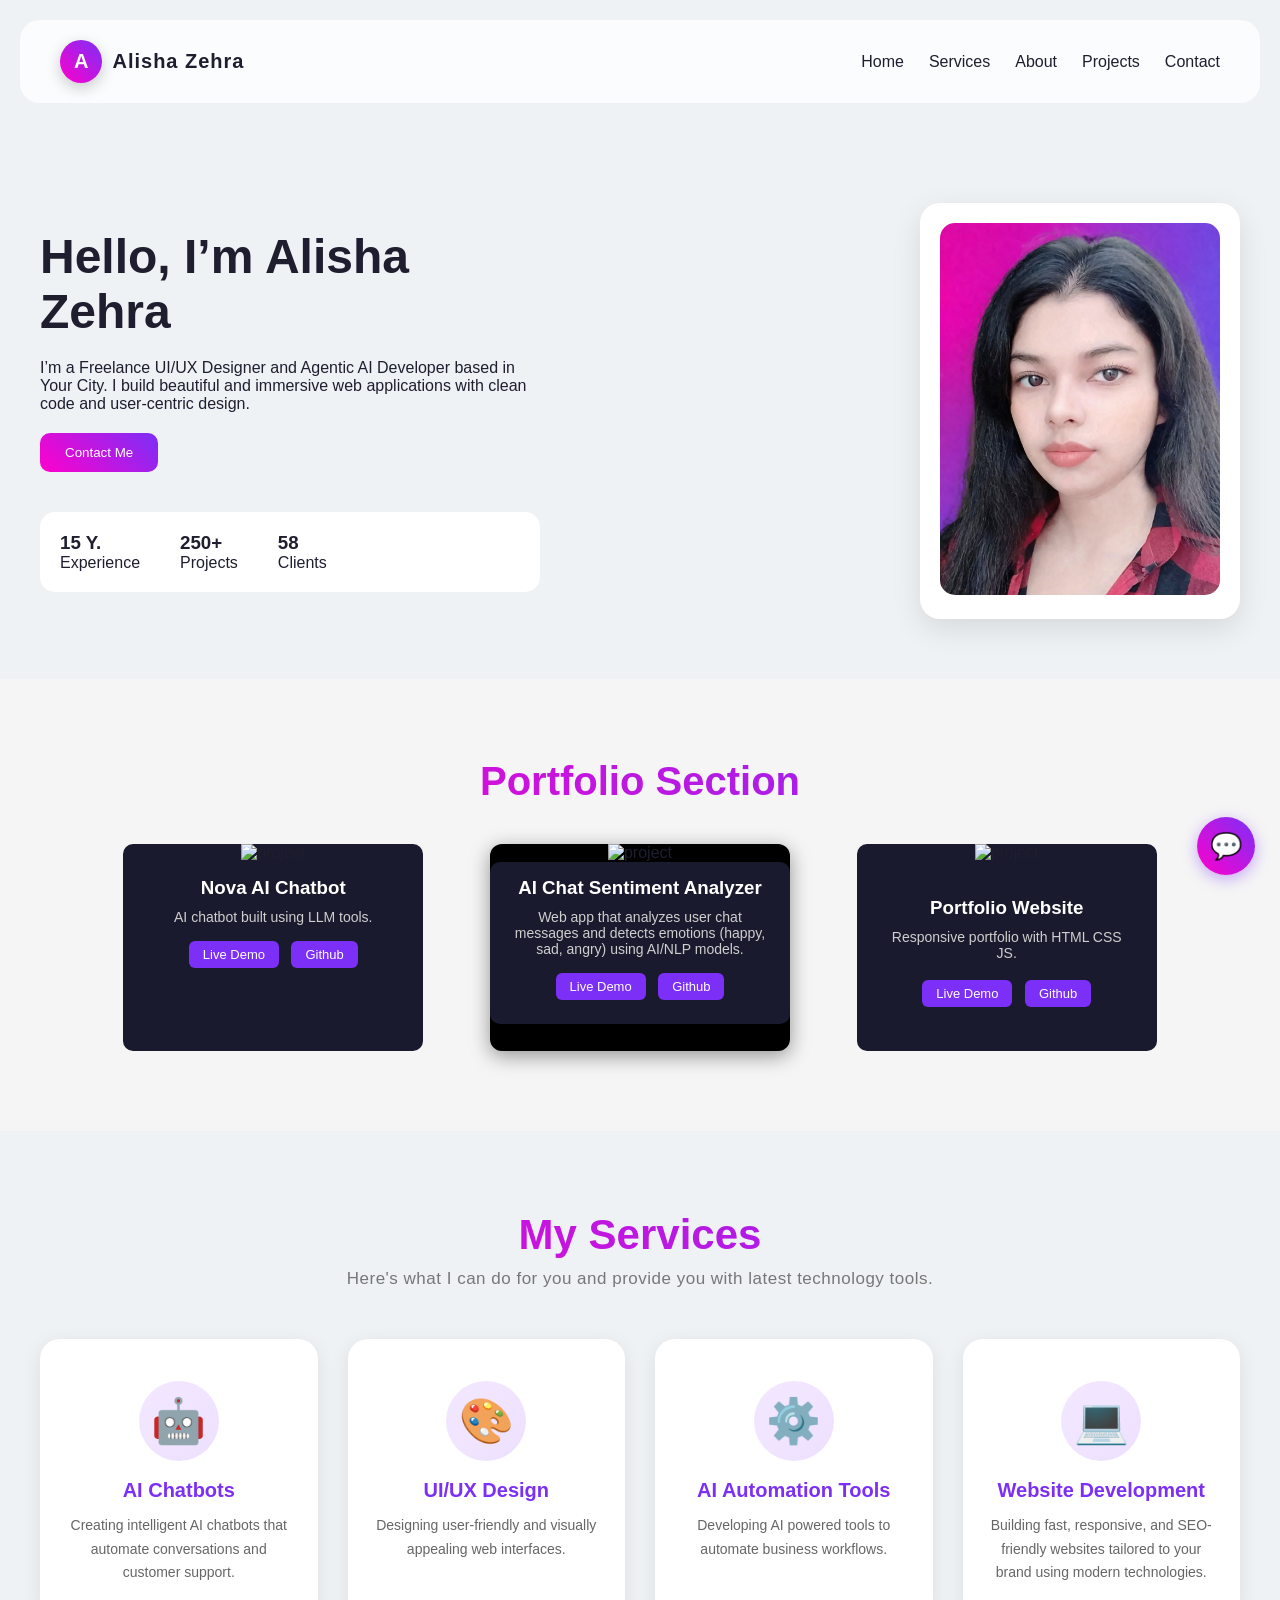
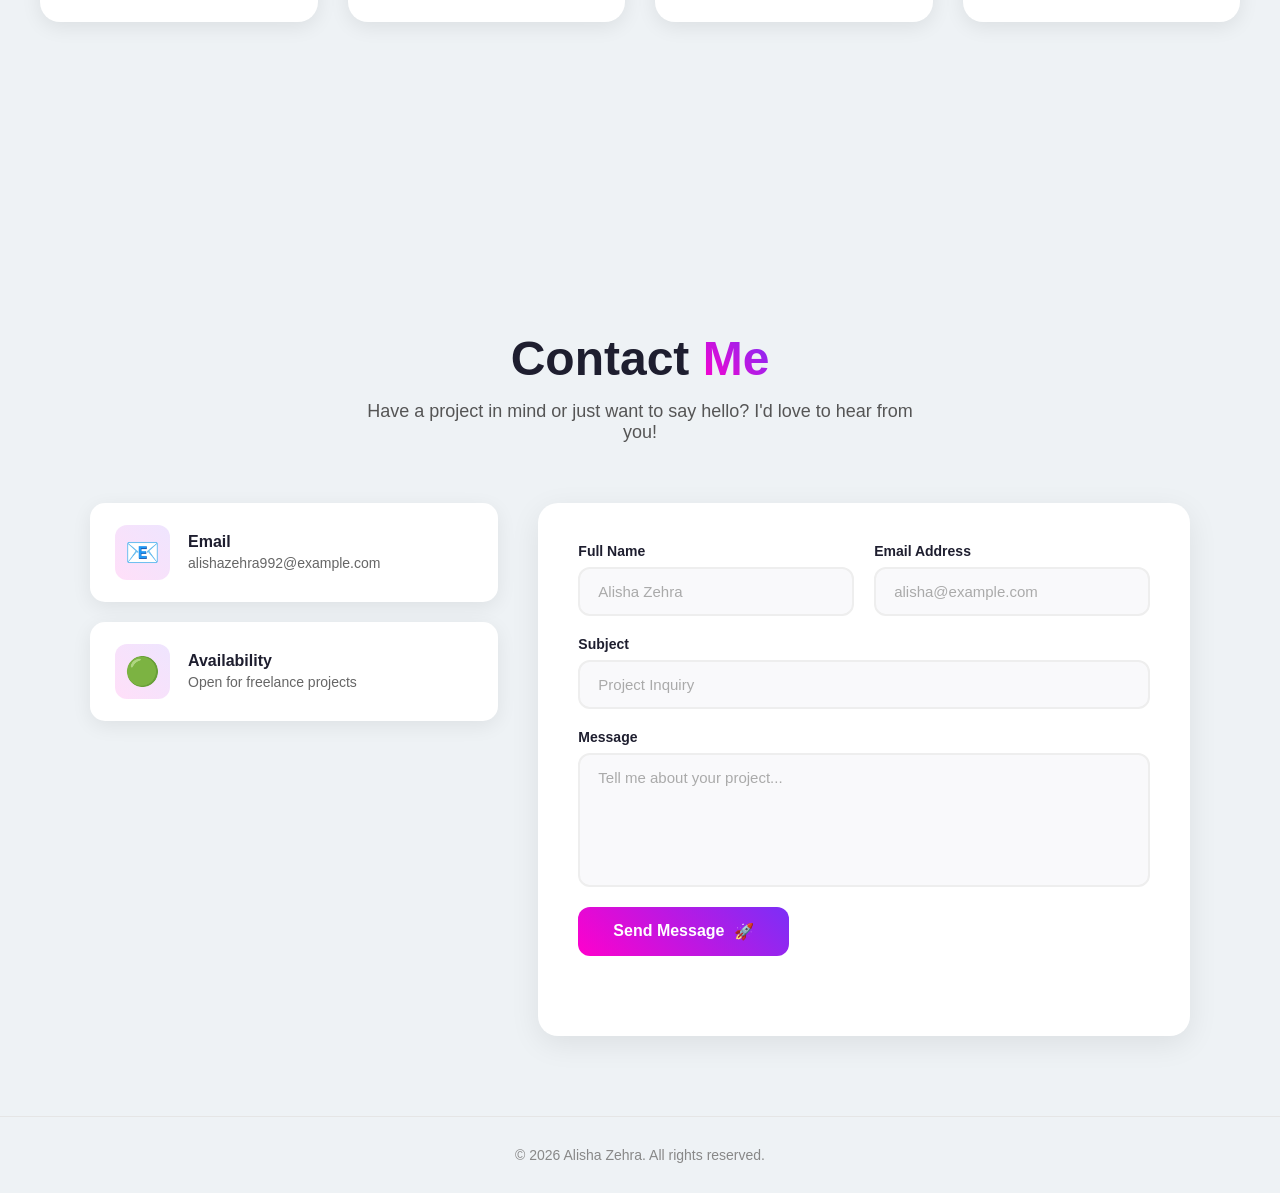
==== commit 9bc16068: "chatbot upgraded" ====
--- a/index.html
+++ b/index.html
@@ -94,7 +94,7 @@
         <p>Web app that analyzes user chat messages and detects emotions (happy, sad, angry) using AI/NLP models.</p>
 
         <div class="project-links">
-          <a href="https://text2data.com/Demo">Live</a>
+          <a href="https://text2data.com/Demo">Live Demo</a>
           <a href="https://github.com/alishazehra/AI-Chat-Sentiment-Analyzer.git">Github</a>
         </div>
       </div>
@@ -107,7 +107,7 @@
         <p>Responsive portfolio with HTML CSS JS.</p>
 
         <div class="project-links">
-          <a href="https://tinyurl.com/syeda-portfolio">Live</a>
+          <a href="https://tinyurl.com/syeda-portfolio">Live Demo</a>
           <a href="https://github.com/alishazehra/my-latest-portfolio.git">Github</a>
         </div>
       </div>
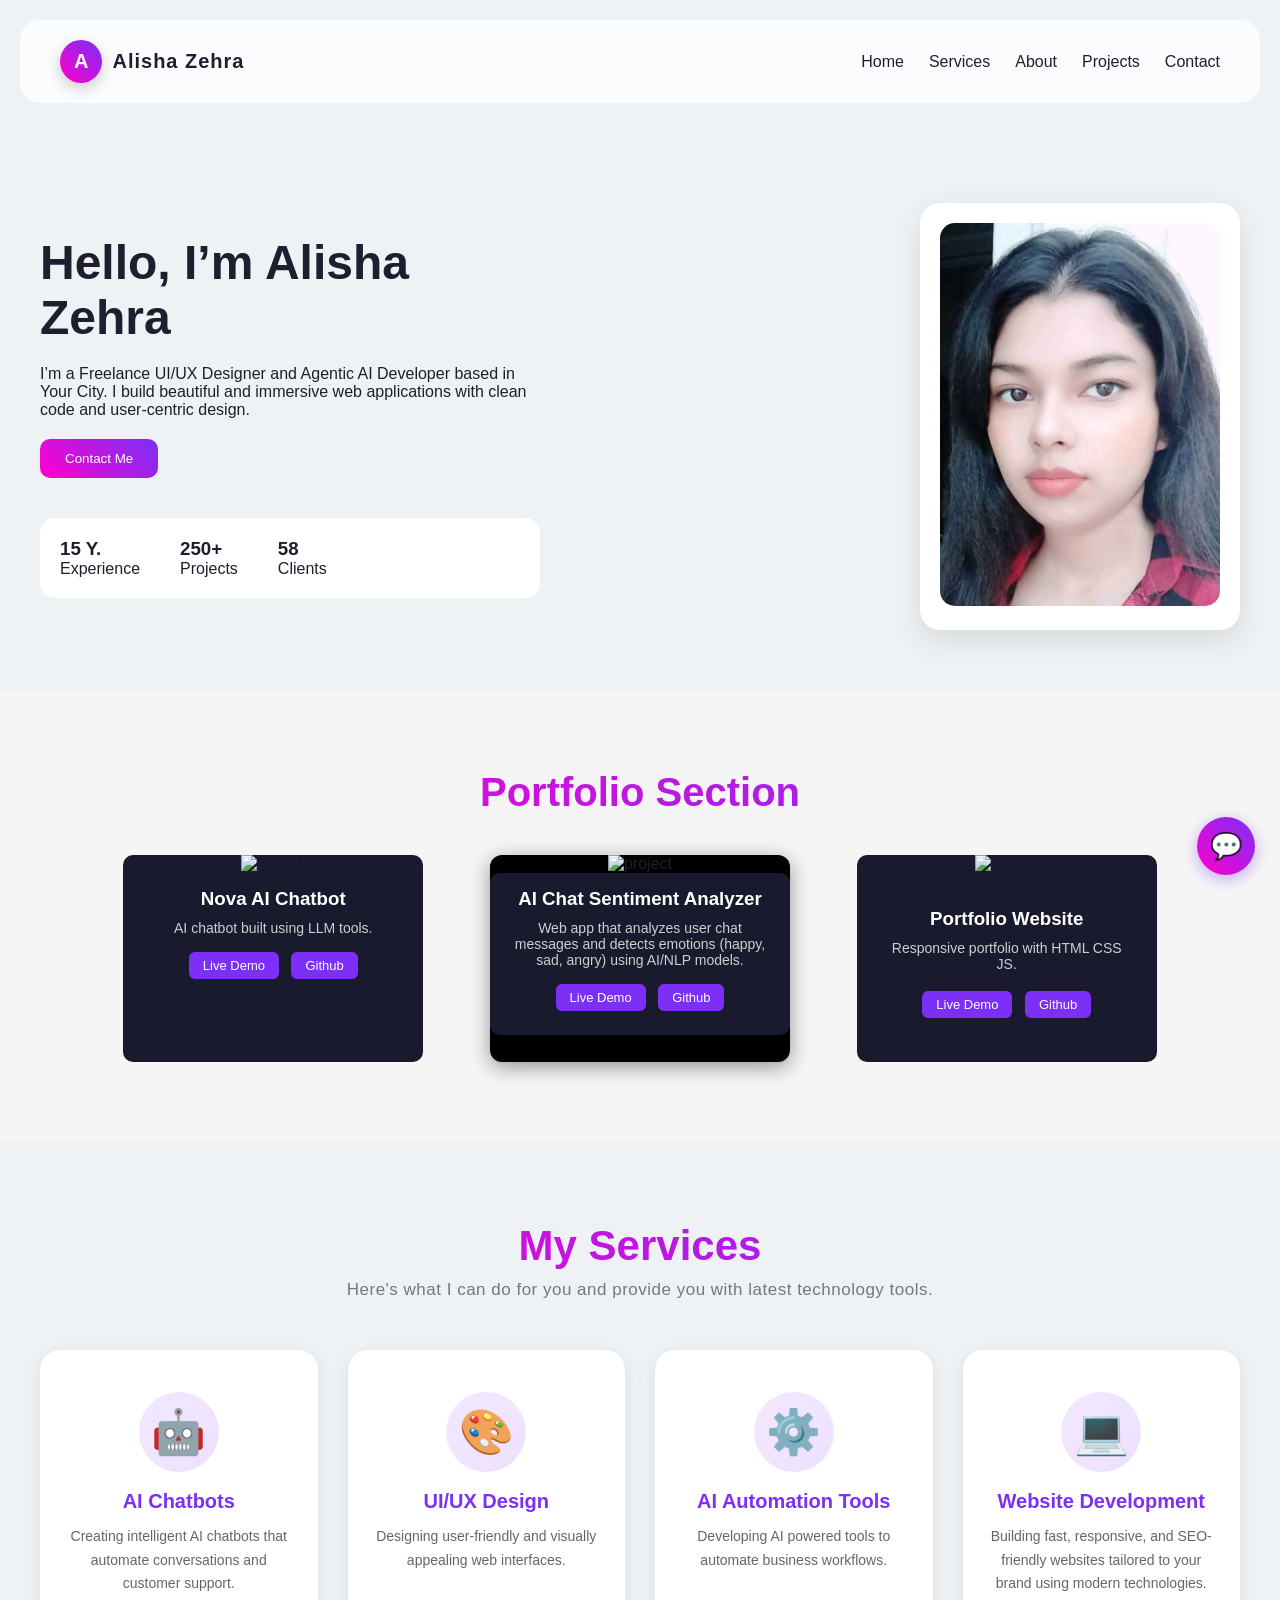
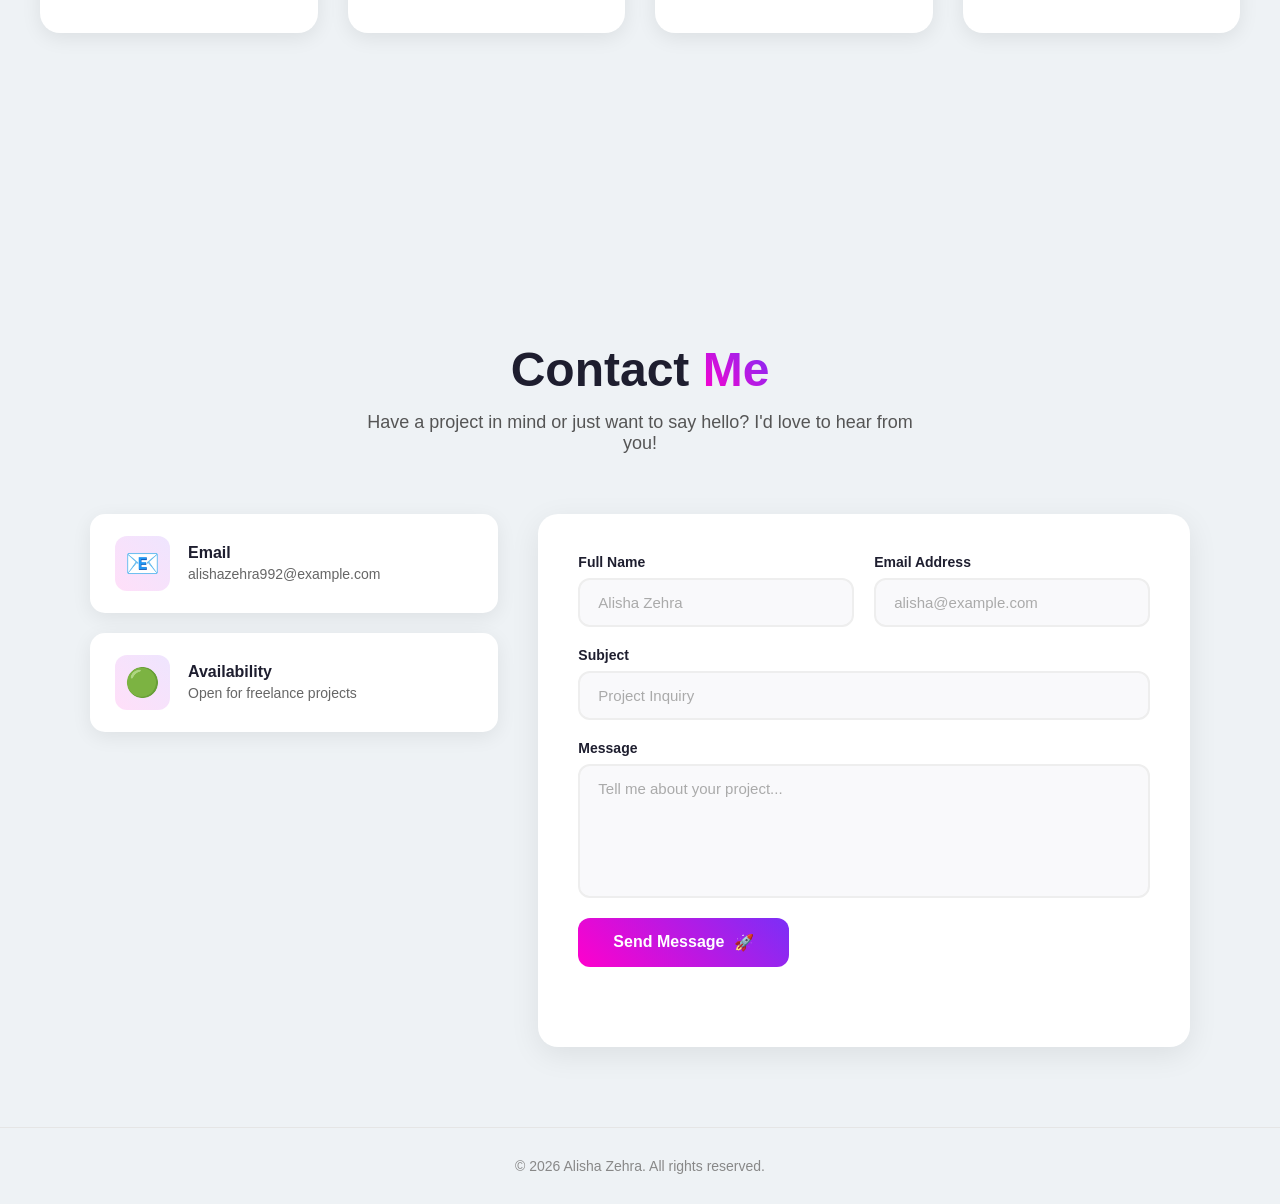
==== commit 93f63033: "new design" ====
--- a/index.html
+++ b/index.html
@@ -56,7 +56,7 @@
 
     <div class="hero-right">
       <div class="image-card">
-        <img src="ChatGPT Image Mar 20, 2026, 01_48_53 AM.png" alt="profile">
+        <img src="WhatsApp Image 2026-03-17 at 6.41.35 PM.jpeg" alt="profile">
       </div>
       
     </div>
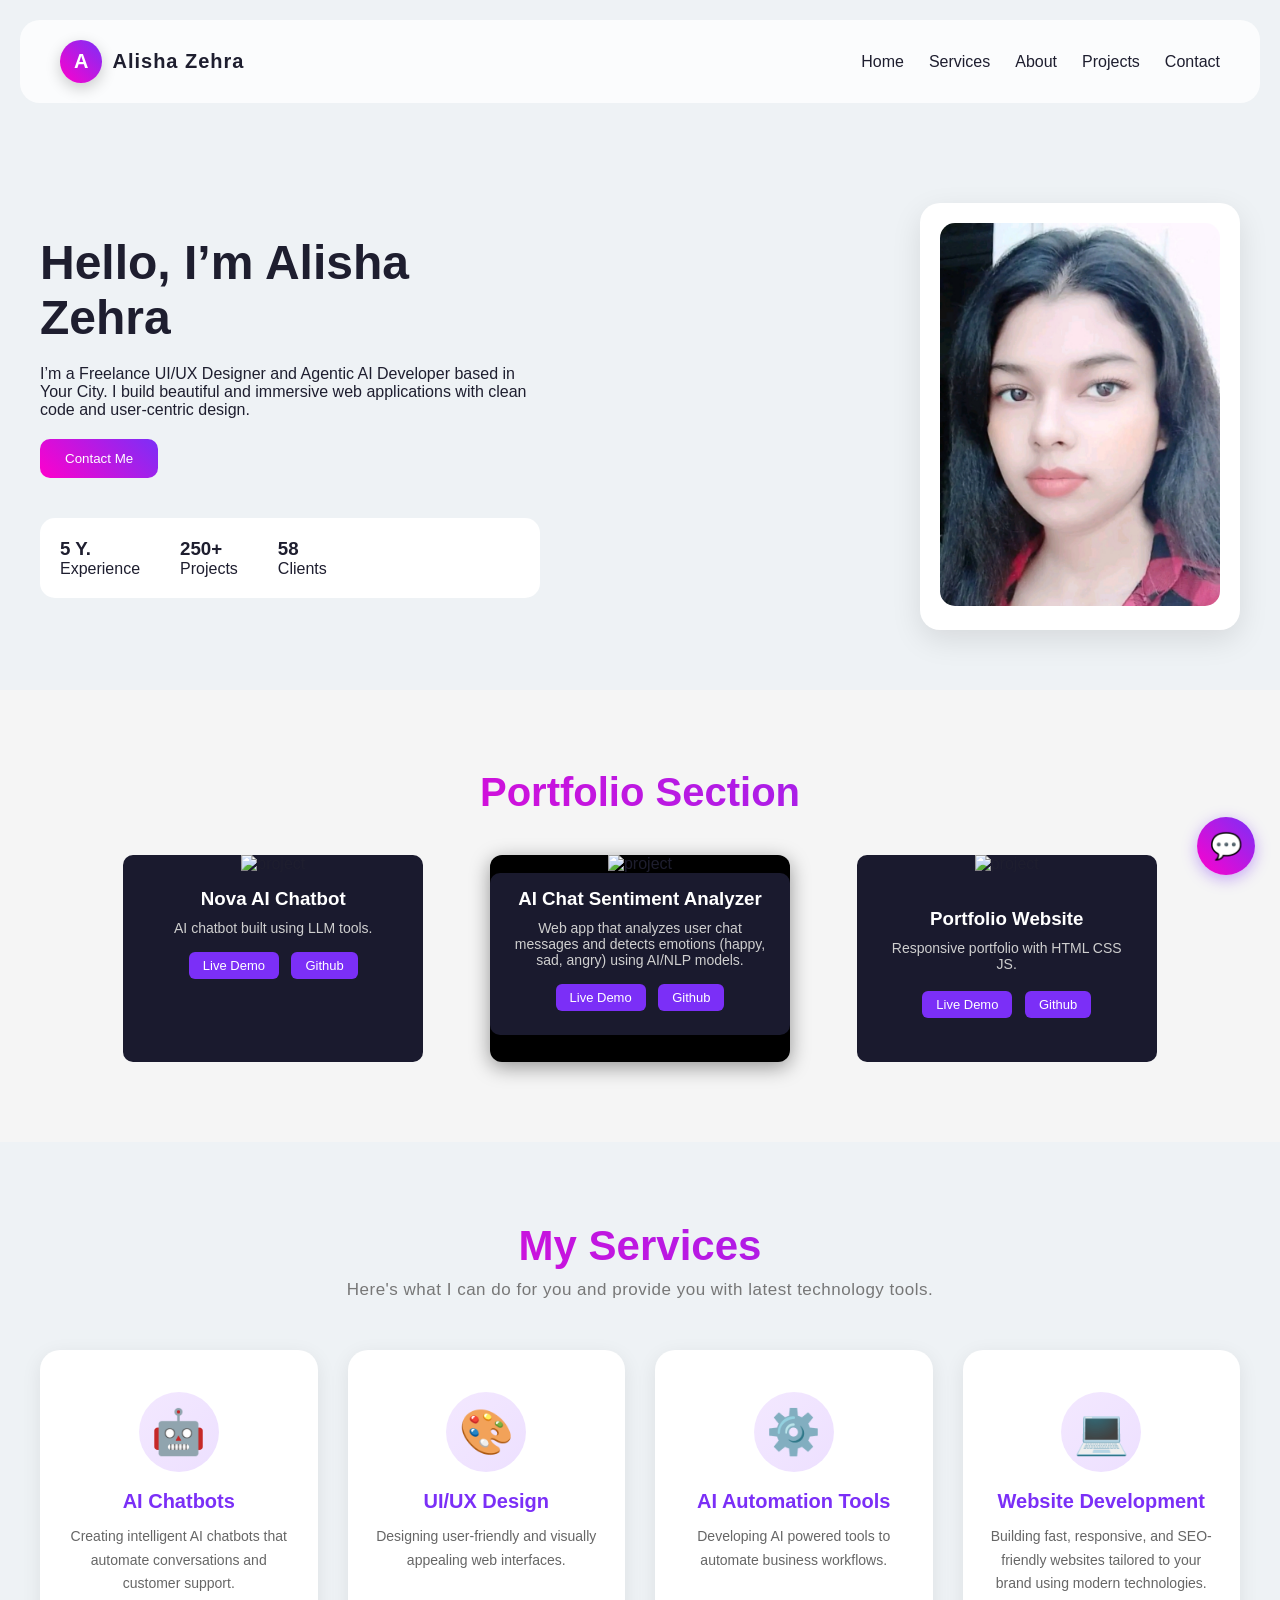
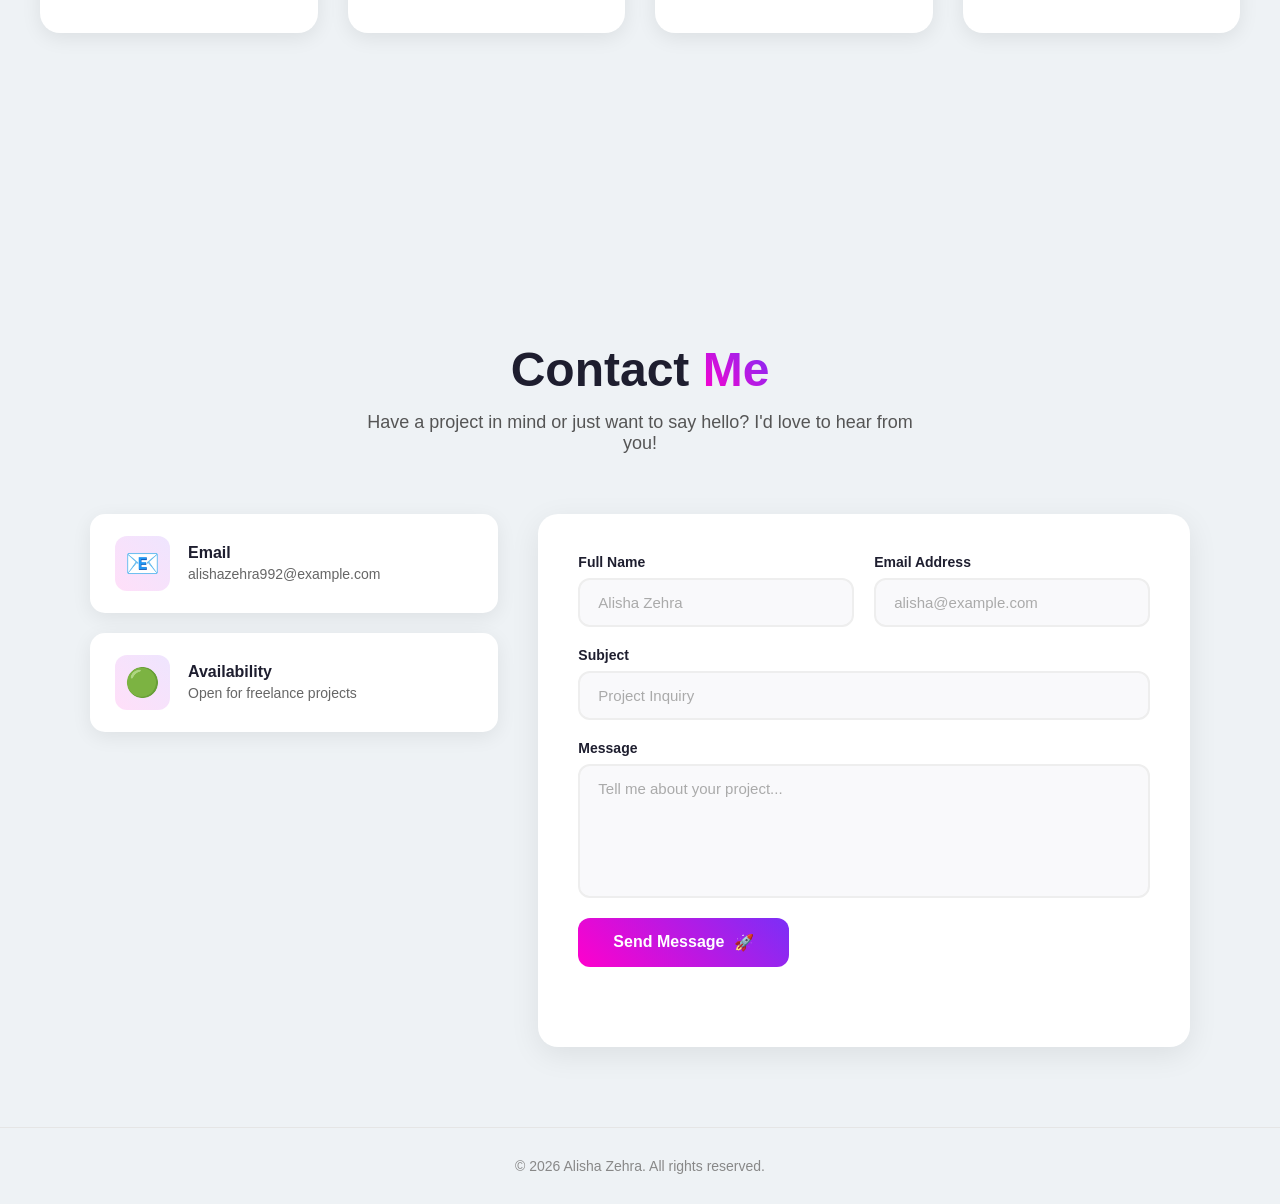
==== commit 03ce2a77: "chatbot functionality" ====
--- a/index.html
+++ b/index.html
@@ -47,7 +47,7 @@
       <a href="contact.html"> <button class="primary-btn">Contact Me</button> </a>
 
       <div class="stats">
-        <div><h3>15 Y.</h3><p>Experience</p></div>
+        <div><h3>5 Y.</h3><p>Experience</p></div>
         <div><h3>250+</h3><p>Projects</p></div>
         <div><h3>58</h3><p>Clients</p></div>
          
